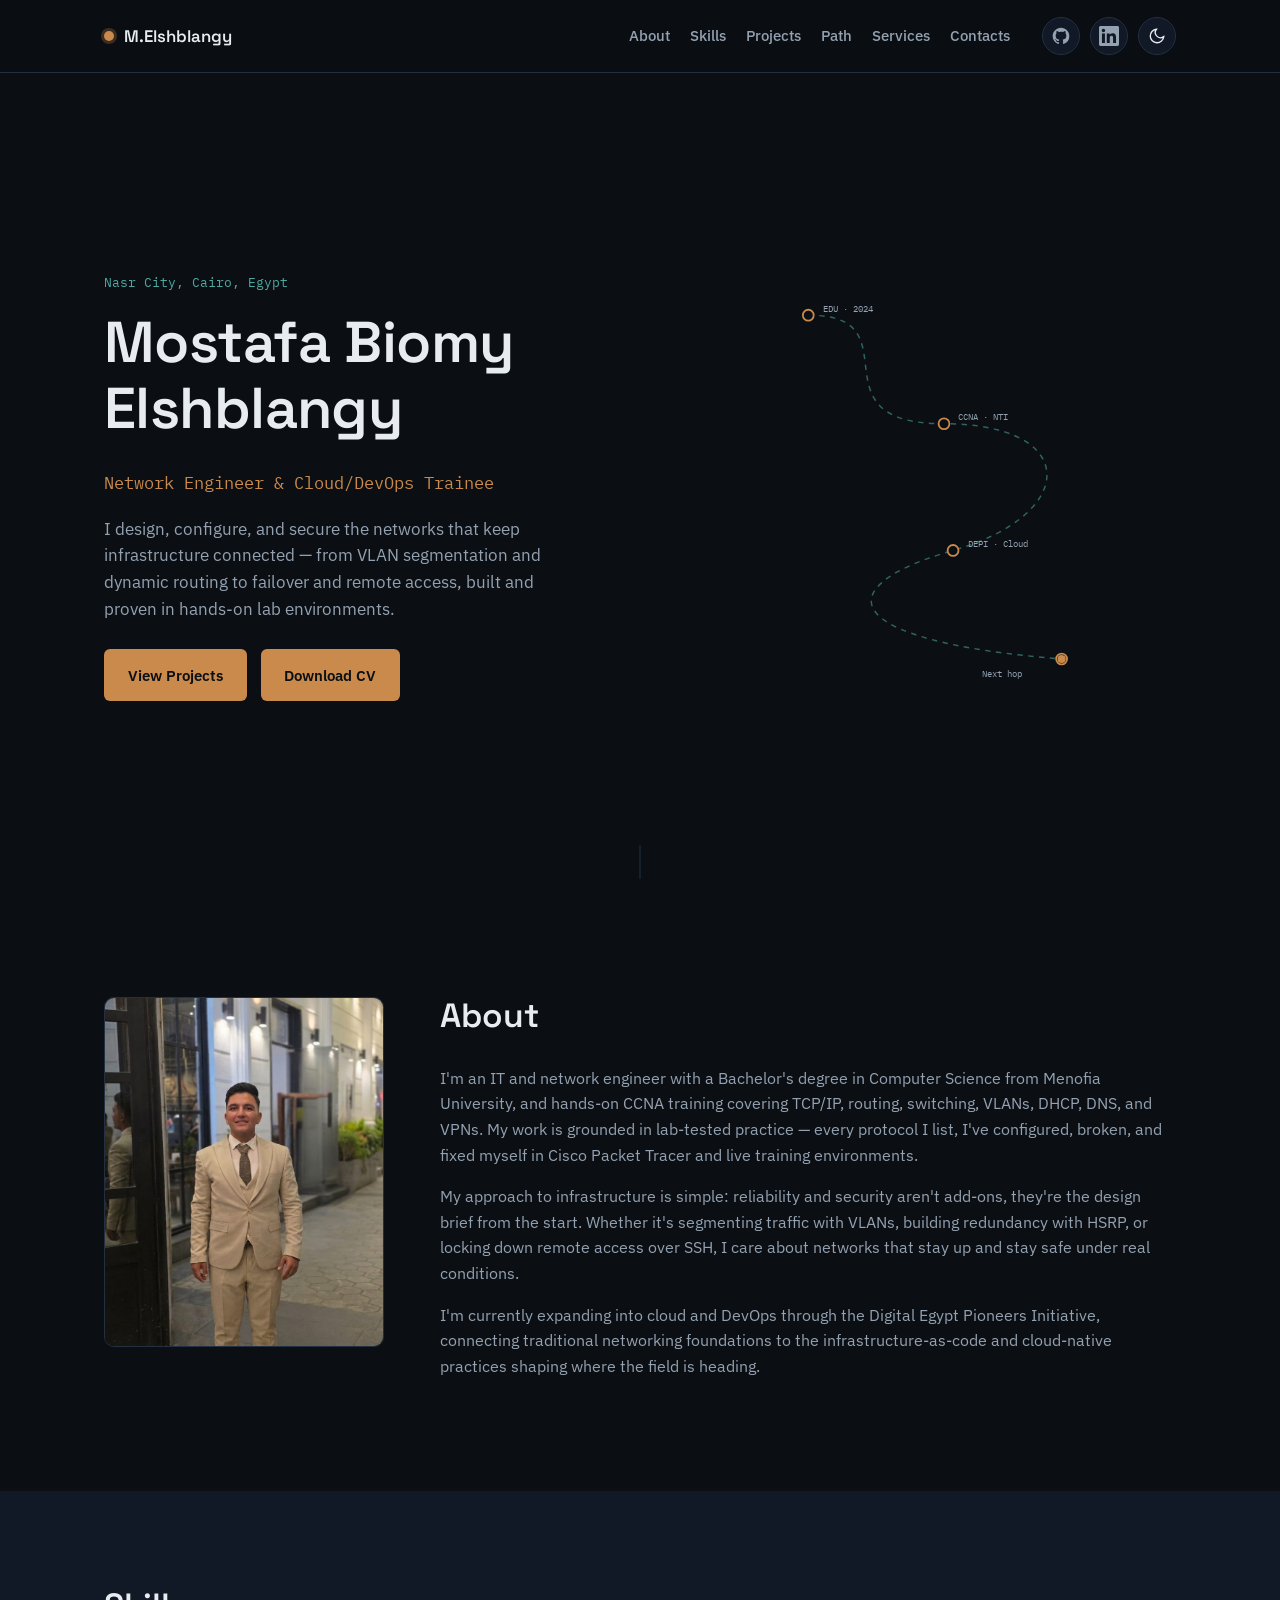
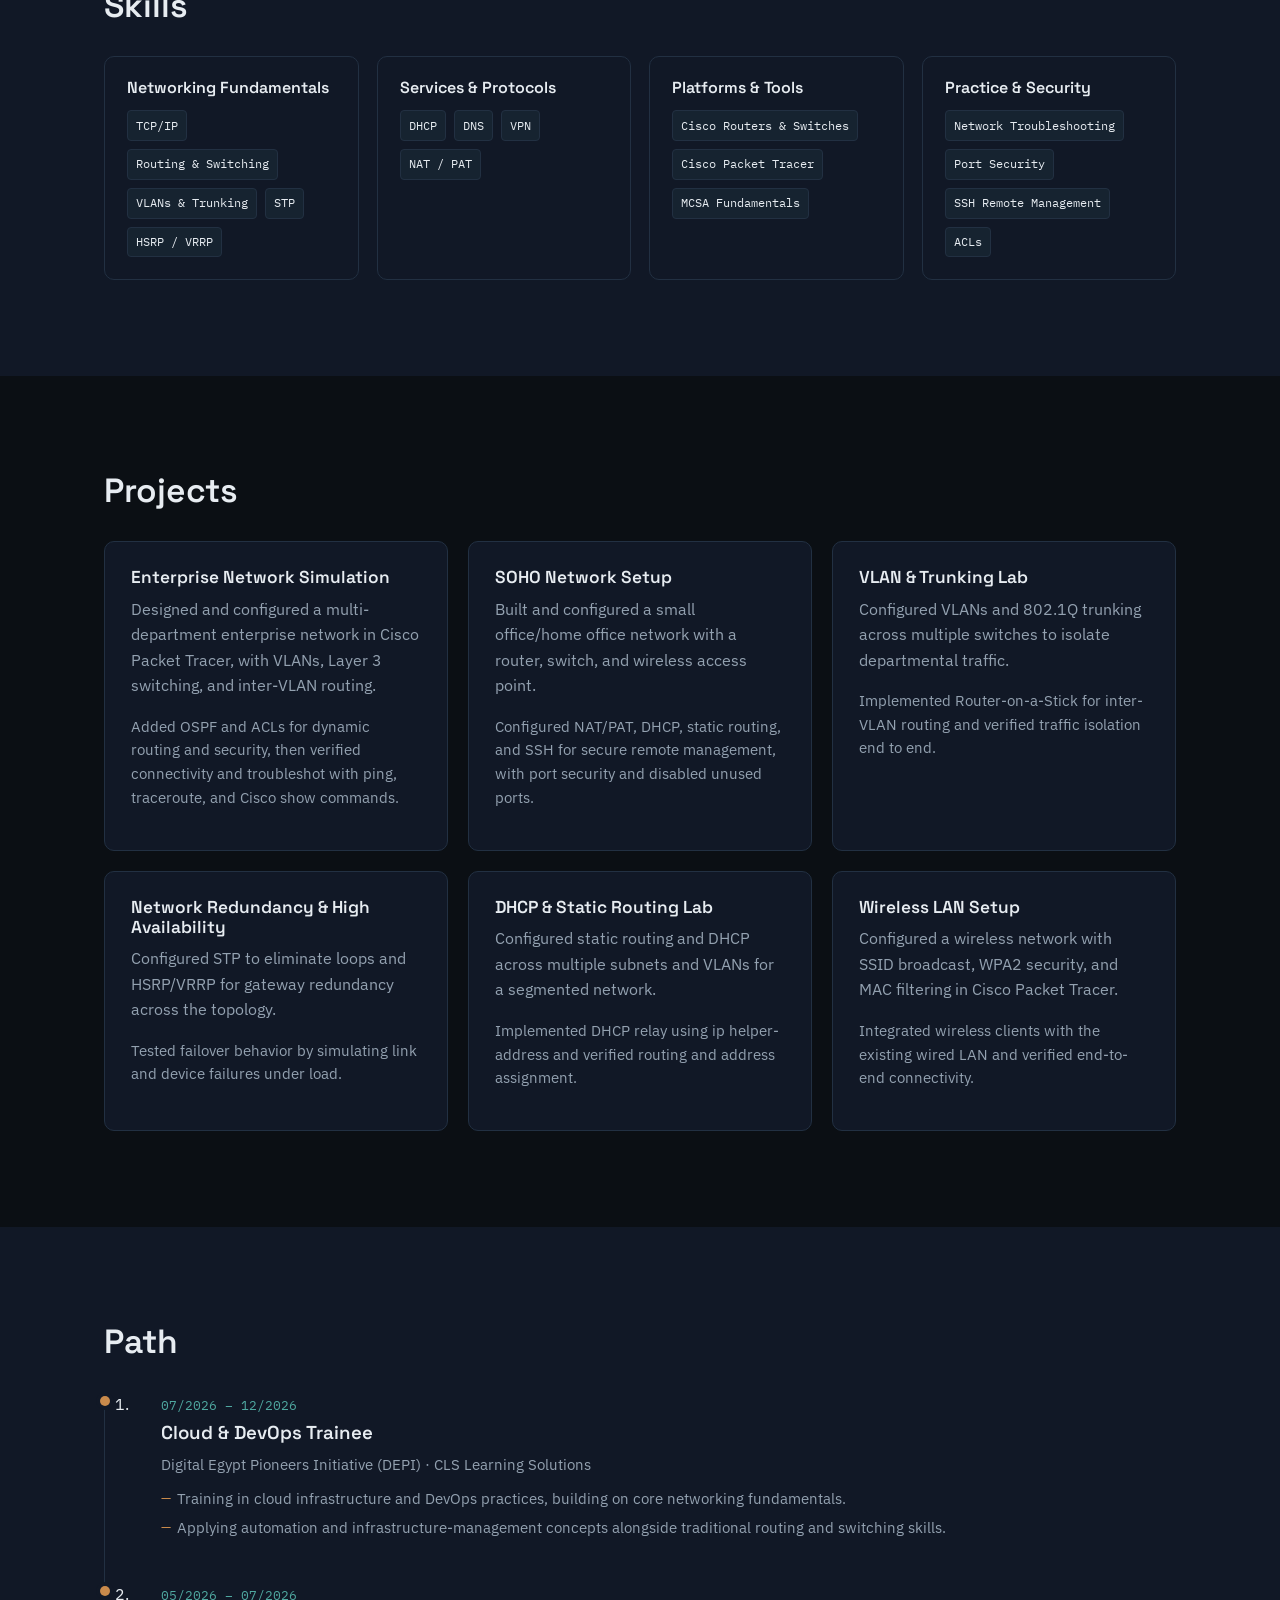
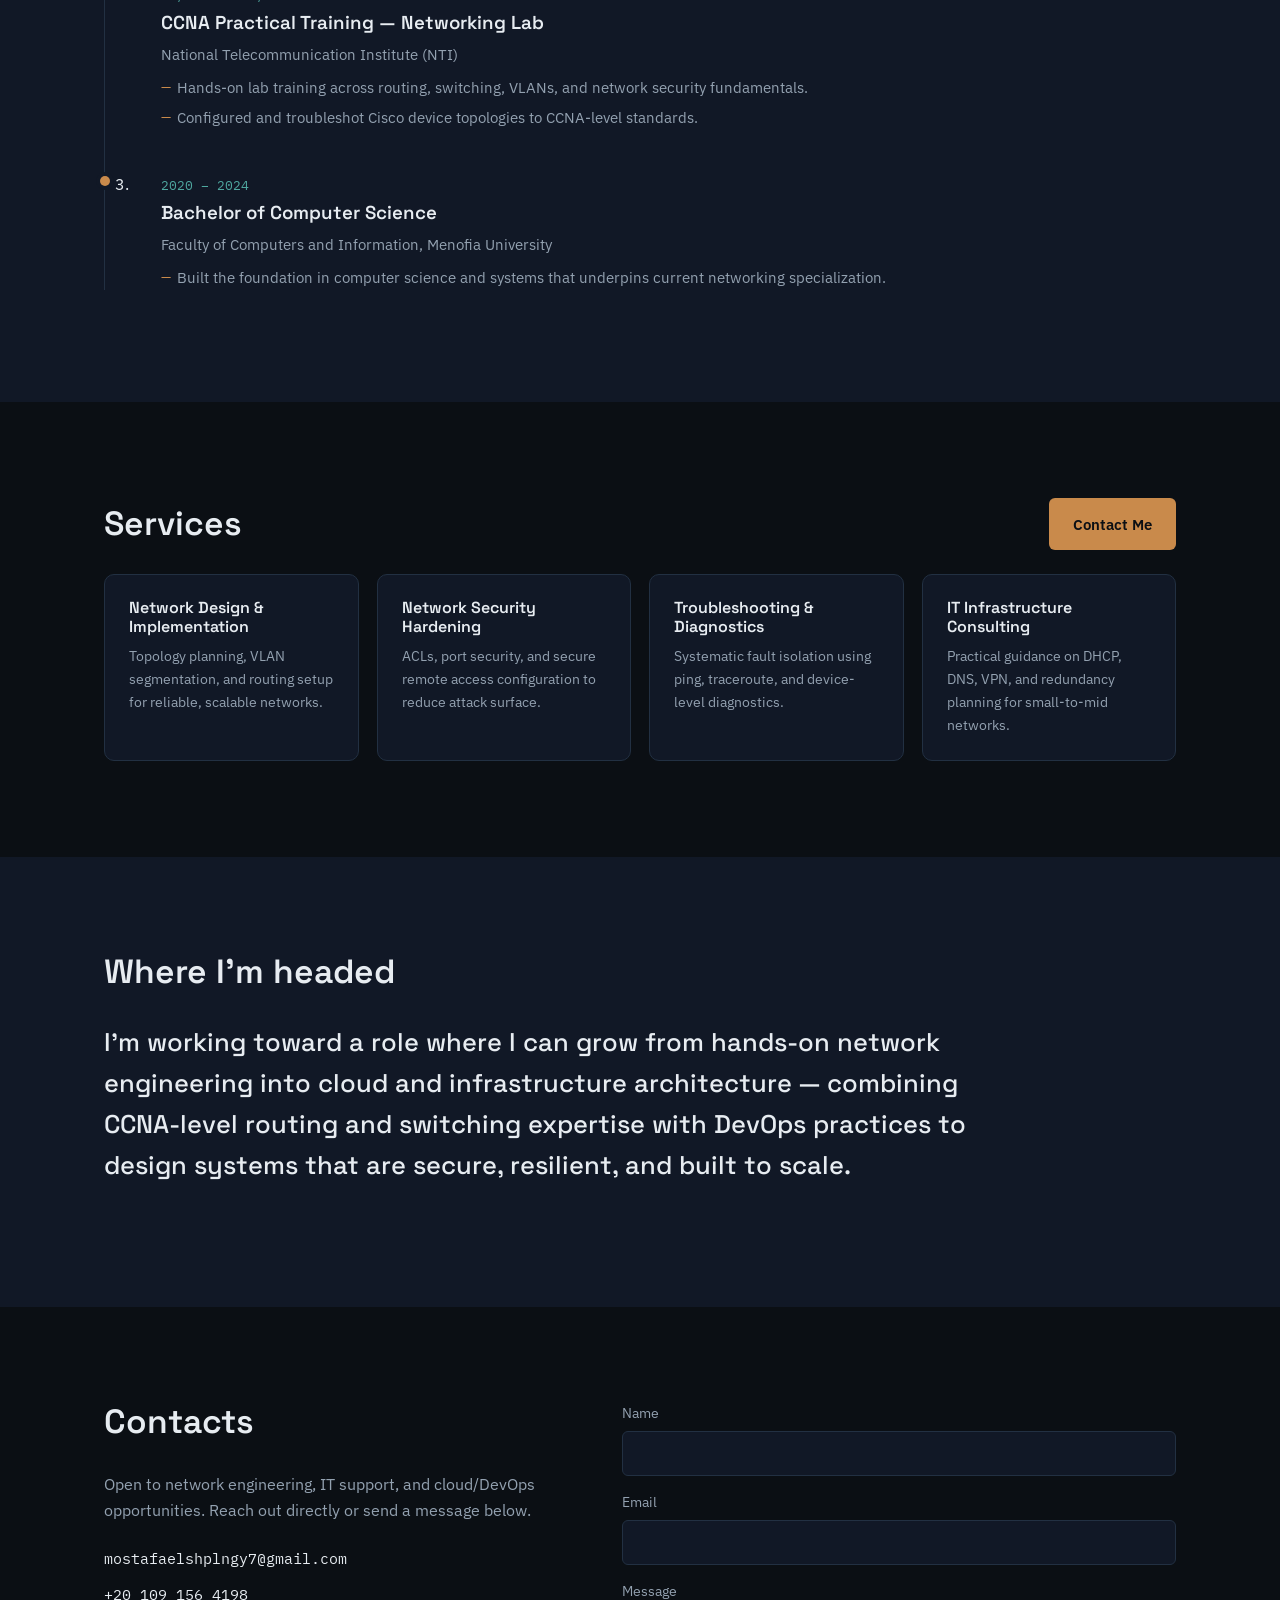
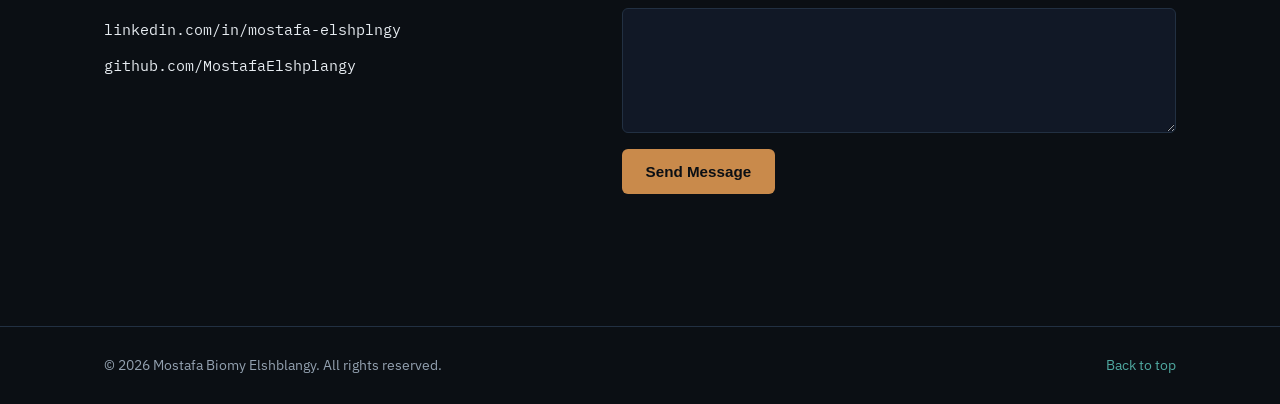
==== index.html @ ad36aa84 "finish edit" ====
<!DOCTYPE html>
<html lang="en">

<head>
  <script>document.documentElement.classList.add('js');</script>
  <meta charset="UTF-8">
  <meta name="viewport" content="width=device-width, initial-scale=1.0">
  <title>Mostafa Elshblangy — Network Engineer</title>
  <meta name="description"
    content="Portfolio of Mostafa Biomy Elshblangy, Network Engineer specializing in routing, switching, and secure infrastructure design.">
  <link rel="preconnect" href="https://fonts.googleapis.com">
  <link rel="preconnect" href="https://fonts.gstatic.com" crossorigin>
  <link
    href="https://fonts.googleapis.com/css2?family=Space+Grotesk:wght@400;500;600;700&family=IBM+Plex+Sans:wght@400;500;600&family=IBM+Plex+Mono:wght@400;500&display=swap"
    rel="stylesheet">
  <link rel="stylesheet" href="style.css">
</head>

<body>

  <a class="skip-link" href="#main">Skip to content</a>

  <header class="site-header">
    <div class="header-inner">
      <a href="#hero" class="brand">
        <span class="brand-mark" aria-hidden="true"></span>
        <span class="brand-text">M.Elshblangy</span>
      </a>
      <nav class="main-nav" aria-label="Primary">
        <button class="nav-toggle" id="navToggle" aria-expanded="false" aria-controls="navMenu"
          aria-label="Toggle navigation menu">
          <span></span><span></span><span></span>
        </button>
        <ul class="nav-menu" id="navMenu">
          <li><a href="#about">About</a></li>
          <li><a href="#skills">Skills</a></li>
          <li><a href="#projects">Projects</a></li>
          <li><a href="#experience">Path</a></li>
          <li><a href="#services">Services</a></li>
          <li><a href="#contact">Contacts</a></li>
        </ul>
      </nav>
      <div class="header-actions">
        <a href="https://github.com/MostafaElshplangy" target="_blank" rel="noopener noreferrer"
          class="social-icon-link" aria-label="GitHub">
          <svg width="20" height="20" viewBox="0 0 24 24" fill="currentColor">
            <path
              d="M12 2C6.477 2 2 6.484 2 12.017c0 4.425 2.865 8.18 6.839 9.504.5.092.682-.217.682-.483 0-.237-.008-.868-.013-1.703-2.782.605-3.369-1.343-3.369-1.343-.454-1.158-1.11-1.466-1.11-1.466-.908-.62.069-.608.069-.608 1.003.07 1.53 1.032 1.53 1.032.892 1.53 2.341 1.088 2.91.832.092-.647.35-1.088.636-1.338-2.22-.253-4.555-1.113-4.555-4.951 0-1.093.39-1.988 1.029-2.688-.103-.253-.446-1.272.098-2.65 0 0 .84-.27 2.75 1.026A9.564 9.564 0 0112 6.844c.85.004 1.705.115 2.504.337 1.909-1.296 2.747-1.027 2.747-1.027.546 1.379.202 2.398.1 2.651.64.7 1.028 1.595 1.028 2.688 0 3.848-2.339 4.695-4.566 4.943.359.309.678.92.678 1.855 0 1.338-.012 2.419-.012 2.747 0 .268.18.58.688.482A10.019 10.019 0 0022 12.017C22 6.484 17.522 2 12 2z" />
          </svg>
        </a>
        <a href="https://linkedin.com/in/mostafa-elshplngy" target="_blank" rel="noopener noreferrer"
          class="social-icon-link" aria-label="LinkedIn">
          <svg width="20" height="20" viewBox="0 0 24 24" fill="currentColor">
            <path
              d="M20.447 20.452h-3.554v-5.569c0-1.328-.027-3.037-1.852-3.037-1.853 0-2.136 1.445-2.136 2.939v5.667H9.351V9h3.414v1.561h.046c.477-.9 1.637-1.85 3.37-1.85 3.601 0 4.267 2.37 4.267 5.455v6.286zM5.337 7.433a2.062 2.062 0 0 1-2.063-2.065 2.064 2.064 0 1 1 2.063 2.065zm1.782 13.019H3.555V9h3.564v11.452zM22.225 0H1.771C.792 0 0 .774 0 1.729v20.542C0 23.227.792 24 1.771 24h20.451C23.2 24 24 23.227 24 22.271V1.729C24 .774 23.2 0 22.222 0h.003z" />
          </svg>
        </a>
        <button class="theme-toggle" id="themeToggle" aria-label="Switch to light mode" aria-pressed="false">
          <svg class="icon-moon" width="18" height="18" viewBox="0 0 24 24" fill="none" stroke="currentColor"
            stroke-width="1.8">
            <path d="M21 12.8A9 9 0 1 1 11.2 3a7 7 0 0 0 9.8 9.8Z" />
          </svg>
          <svg class="icon-sun" width="18" height="18" viewBox="0 0 24 24" fill="none" stroke="currentColor"
            stroke-width="1.8">
            <circle cx="12" cy="12" r="4.2" />
            <path
              d="M12 2.5v2.6M12 18.9v2.6M4.6 4.6l1.8 1.8M17.6 17.6l1.8 1.8M2.5 12h2.6M18.9 12h2.6M4.6 19.4l1.8-1.8M17.6 6.4l1.8-1.8" />
          </svg>
        </button>
      </div>
    </div>
  </header>

  <main id="main">

    <!-- HERO -->
    <section class="hero" id="hero">
      <div class="hero-inner">
        <div class="hero-copy">
          <p class="eyebrow-plain">Nasr City, Cairo, Egypt</p>
          <h1>Mostafa Biomy Elshblangy</h1>
          <p class="hero-role">Network Engineer &amp; Cloud/DevOps Trainee</p>
          <p class="hero-lede">I design, configure, and secure the networks that keep infrastructure connected — from
            VLAN segmentation and dynamic routing to failover and remote access, built and proven in hands-on lab
            environments.</p>
          <div class="hero-actions">
            <a href="#projects" class="btn btn-primary">View Projects</a>
            <a href="https://drive.google.com/drive/u/0/folders/1e4iWdkqJ161IgcwW9p_qeaKxz-TaCh9Q" target="_blank"
              rel="noopener noreferrer" class="btn btn-primary">Download CV</a>
          </div>
        </div>
        <div class="hero-visual" aria-hidden="true">
          <svg viewBox="0 0 420 460" class="route-svg" id="routeSvg">
            <path id="routePath" d="M60 40 C 180 40, 60 160, 210 160 S 360 260, 220 300 S 90 400, 340 420"
              fill="none" />
            <circle class="node" cx="60" cy="40" r="6"></circle>
            <circle class="node" cx="210" cy="160" r="6"></circle>
            <circle class="node" cx="220" cy="300" r="6"></circle>
            <circle class="node" cx="340" cy="420" r="6"></circle>
            <text class="node-label" x="76" y="36">EDU · 2024</text>
            <text class="node-label" x="226" y="156">CCNA · NTI</text>
            <text class="node-label" x="236" y="296">DEPI · Cloud</text>
            <text class="node-label" x="252" y="440">Next hop</text>
            <circle id="packet" class="packet" r="4.5"></circle>
          </svg>
        </div>
      </div>
      <div class="hero-scroll-cue" aria-hidden="true"><span></span></div>
    </section>

    <!-- ABOUT -->
    <section class="section" id="about">
      <div class="section-inner about-grid">
        <div class="about-photo reveal">
          <div class="photo-frame">
            <img src="MyPhoto.jpg" alt="Mostafa Elshblangy" loading="lazy">
          </div>
        </div>
        <div class="about-copy reveal">
          <h2>About</h2>
          <p>I'm an IT and network engineer with a Bachelor's degree in Computer Science from Menofia University, and
            hands-on CCNA training covering TCP/IP, routing, switching, VLANs, DHCP, DNS, and VPNs. My work is grounded
            in lab-tested practice — every protocol I list, I've configured, broken, and fixed myself in Cisco Packet
            Tracer and live training environments.</p>
          <p>My approach to infrastructure is simple: reliability and security aren't add-ons, they're the design brief
            from the start. Whether it's segmenting traffic with VLANs, building redundancy with HSRP, or locking down
            remote access over SSH, I care about networks that stay up and stay safe under real conditions.</p>
          <p>I'm currently expanding into cloud and DevOps through the Digital Egypt Pioneers Initiative, connecting
            traditional networking foundations to the infrastructure-as-code and cloud-native practices shaping where
            the field is heading.</p>
        </div>
      </div>
    </section>

    <!-- SKILLS -->
    <section class="section section-alt" id="skills">
      <div class="section-inner">
        <h2 class="reveal">Skills</h2>
        <div class="skills-grid">
          <div class="skill-card reveal">
            <h3>Networking Fundamentals</h3>
            <ul class="chip-list">
              <li>TCP/IP</li>
              <li>Routing &amp; Switching</li>
              <li>VLANs &amp; Trunking</li>
              <li>STP</li>
              <li>HSRP / VRRP</li>
            </ul>
          </div>
          <div class="skill-card reveal">
            <h3>Services &amp; Protocols</h3>
            <ul class="chip-list">
              <li>DHCP</li>
              <li>DNS</li>
              <li>VPN</li>
              <li>NAT / PAT</li>
            </ul>
          </div>
          <div class="skill-card reveal">
            <h3>Platforms &amp; Tools</h3>
            <ul class="chip-list">
              <li>Cisco Routers &amp; Switches</li>
              <li>Cisco Packet Tracer</li>
              <li>MCSA Fundamentals</li>
            </ul>
          </div>
          <div class="skill-card reveal">
            <h3>Practice &amp; Security</h3>
            <ul class="chip-list">
              <li>Network Troubleshooting</li>
              <li>Port Security</li>
              <li>SSH Remote Management</li>
              <li>ACLs</li>
            </ul>
          </div>
        </div>
      </div>
    </section>

    <!-- PROJECTS -->
    <section class="section" id="projects">
      <div class="section-inner">
        <h2 class="reveal">Projects</h2>
        <div class="projects-grid">

          <article class="project-card reveal">
            <h3>Enterprise Network Simulation</h3>
            <p>Designed and configured a multi-department enterprise network in Cisco Packet Tracer, with VLANs, Layer 3
              switching, and inter-VLAN routing.</p>
            <p class="project-detail">Added OSPF and ACLs for dynamic routing and security, then verified connectivity
              and troubleshot with ping, traceroute, and Cisco show commands.</p>

          </article>

          <article class="project-card reveal">
            <h3>SOHO Network Setup</h3>
            <p>Built and configured a small office/home office network with a router, switch, and wireless access point.
            </p>
            <p class="project-detail">Configured NAT/PAT, DHCP, static routing, and SSH for secure remote management,
              with port security and disabled unused ports.</p>

          </article>

          <article class="project-card reveal">
            <h3>VLAN &amp; Trunking Lab</h3>
            <p>Configured VLANs and 802.1Q trunking across multiple switches to isolate departmental traffic.</p>
            <p class="project-detail">Implemented Router-on-a-Stick for inter-VLAN routing and verified traffic
              isolation end to end.</p>

          </article>

          <article class="project-card reveal">
            <h3>Network Redundancy &amp; High Availability</h3>
            <p>Configured STP to eliminate loops and HSRP/VRRP for gateway redundancy across the topology.</p>
            <p class="project-detail">Tested failover behavior by simulating link and device failures under load.</p>

          </article>

          <article class="project-card reveal">
            <h3>DHCP &amp; Static Routing Lab</h3>
            <p>Configured static routing and DHCP across multiple subnets and VLANs for a segmented network.</p>
            <p class="project-detail">Implemented DHCP relay using ip helper-address and verified routing and address
              assignment.</p>

          </article>

          <article class="project-card reveal">
            <h3>Wireless LAN Setup</h3>
            <p>Configured a wireless network with SSID broadcast, WPA2 security, and MAC filtering in Cisco Packet
              Tracer.</p>
            <p class="project-detail">Integrated wireless clients with the existing wired LAN and verified end-to-end
              connectivity.</p>

          </article>

        </div>
      </div>
    </section>

    <!-- EXPERIENCE / PATH -->
    <section class="section section-alt" id="experience">
      <div class="section-inner">
        <h2 class="reveal">Path</h2>
        <ol class="timeline">
          <li class="timeline-item reveal">
            <div class="timeline-date">07/2026 – 12/2026</div>
            <div class="timeline-body">
              <h3>Cloud &amp; DevOps Trainee</h3>
              <p class="timeline-org">Digital Egypt Pioneers Initiative (DEPI) · CLS Learning Solutions</p>
              <ul>
                <li>Training in cloud infrastructure and DevOps practices, building on core networking fundamentals.
                </li>
                <li>Applying automation and infrastructure-management concepts alongside traditional routing and
                  switching skills.</li>
              </ul>
            </div>
          </li>
          <li class="timeline-item reveal">
            <div class="timeline-date">05/2026 – 07/2026</div>
            <div class="timeline-body">
              <h3>CCNA Practical Training — Networking Lab</h3>
              <p class="timeline-org">National Telecommunication Institute (NTI)</p>
              <ul>
                <li>Hands-on lab training across routing, switching, VLANs, and network security fundamentals.</li>
                <li>Configured and troubleshot Cisco device topologies to CCNA-level standards.</li>
              </ul>
            </div>
          </li>
          <li class="timeline-item reveal">
            <div class="timeline-date">2020 – 2024</div>
            <div class="timeline-body">
              <h3>Bachelor of Computer Science</h3>
              <p class="timeline-org">Faculty of Computers and Information, Menofia University</p>
              <ul>
                <li>Built the foundation in computer science and systems that underpins current networking
                  specialization.</li>
              </ul>
            </div>
          </li>
        </ol>
      </div>
    </section>

    <!-- SERVICES -->
    <section class="section" id="services">
      <div class="section-inner">
        <div class="section-header-row reveal">
          <h2>Services</h2>
          <a href="#contact" class="btn btn-primary">Contact Me</a>
        </div>
        <div class="services-grid">
          <div class="service-card reveal">
            <h3>Network Design &amp; Implementation</h3>
            <p>Topology planning, VLAN segmentation, and routing setup for reliable, scalable networks.</p>
          </div>
          <div class="service-card reveal">
            <h3>Network Security Hardening</h3>
            <p>ACLs, port security, and secure remote access configuration to reduce attack surface.</p>
          </div>
          <div class="service-card reveal">
            <h3>Troubleshooting &amp; Diagnostics</h3>
            <p>Systematic fault isolation using ping, traceroute, and device-level diagnostics.</p>
          </div>
          <div class="service-card reveal">
            <h3>IT Infrastructure Consulting</h3>
            <p>Practical guidance on DHCP, DNS, VPN, and redundancy planning for small-to-mid networks.</p>
          </div>
        </div>
      </div>
    </section>

    <!-- OBJECTIVE -->
    <section class="section section-alt objective" id="objective">
      <div class="section-inner">
        <h2 class="reveal">Where I'm headed</h2>
        <p class="objective-statement reveal">I'm working toward a role where I can grow from hands-on network
          engineering into cloud and infrastructure architecture — combining CCNA-level routing and switching expertise
          with DevOps practices to design systems that are secure, resilient, and built to scale.</p>
      </div>
    </section>

    <!-- CONTACT -->
    <section class="section" id="contact">
      <div class="section-inner contact-grid">
        <div class="contact-copy reveal">
          <h2>Contacts</h2>
          <p>Open to network engineering, IT support, and cloud/DevOps opportunities. Reach out directly or send a
            message below.</p>
          <ul class="contact-list">
            <li><a href="mailto:mostafaelshplngy7@gmail.com">mostafaelshplngy7@gmail.com</a></li>
            <li><a href="tel:+201091564198">+20 109 156 4198</a></li>
            <li><a href="https://linkedin.com/in/mostafa-elshplngy" target="_blank"
                rel="noopener">linkedin.com/in/mostafa-elshplngy</a></li>
            <li><a href="https://github.com/MostafaElshplangy" target="_blank"
                rel="noopener">github.com/MostafaElshplangy</a></li>
          </ul>
        </div>
        <form class="contact-form reveal" id="contactForm">
          <div class="form-row">
            <label for="name">Name</label>
            <input type="text" id="name" name="name" required autocomplete="name">
          </div>
          <div class="form-row">
            <label for="email">Email</label>
            <input type="email" id="email" name="email" required autocomplete="email">
          </div>
          <div class="form-row">
            <label for="message">Message</label>
            <textarea id="message" name="message" rows="5" required></textarea>
          </div>
          <button type="submit" class="btn btn-primary">Send Message</button>
          <p class="form-status" id="formStatus" role="status" aria-live="polite"></p>
        </form>
      </div>
    </section>

  </main>

  <footer class="site-footer">
    <div class="footer-inner">
      <p>© <span id="year"></span> Mostafa Biomy Elshblangy. All rights reserved.</p>
      <a href="#hero">Back to top</a>
    </div>
  </footer>

  <script src="script.js"></script>
</body>

</html>
---- style.css ----
/* ============================================================
   TOKENS
   ============================================================ */
:root {
  --bg: #0B0F14;
  --bg-panel: #111826;
  --bg-panel-alt: #161F2E;
  --text: #E7ECF1;
  --text-muted: #93A1B0;
  --border: #223042;
  --accent: #C98A4B;
  /* copper — cabling */
  --accent-2: #4FA8A0;
  /* muted teal — signal */
  --accent-contrast: #0B0F14;
  --danger: #D9705A;

  --font-display: 'Space Grotesk', sans-serif;
  --font-body: 'IBM Plex Sans', sans-serif;
  --font-mono: 'IBM Plex Mono', monospace;

  --radius-s: 6px;
  --radius-m: 10px;
  --container: 1120px;
  --shadow-card: 0 1px 0 rgba(0, 0, 0, .4);
}

html[data-theme="light"] {
  --bg: #F5F3EE;
  --bg-panel: #FFFFFF;
  --bg-panel-alt: #ECE8DF;
  --text: #16202B;
  --text-muted: #5B6672;
  --border: #DAD4C7;
  --accent: #A8632A;
  --accent-2: #327870;
  --accent-contrast: #FFFFFF;
}

* {
  box-sizing: border-box;
}

html {
  scroll-behavior: smooth;
}

@media (prefers-reduced-motion: reduce) {
  html {
    scroll-behavior: auto;
  }

  *,
  *::before,
  *::after {
    animation-duration: 0.001ms !important;
    animation-iteration-count: 1 !important;
    transition-duration: 0.001ms !important;
  }
}

body {
  margin: 0;
  background: var(--bg);
  color: var(--text);
  font-family: var(--font-body);
  line-height: 1.6;
  -webkit-font-smoothing: antialiased;
  overflow-x: hidden;
  transition: background .35s ease, color .35s ease;
}

h1,
h2,
h3 {
  font-family: var(--font-display);
  font-weight: 600;
  margin: 0 0 .5em;
  line-height: 1.15;
}

p {
  margin: 0 0 1em;
  color: var(--text-muted);
  max-width: 62ch;
}

a {
  color: var(--accent-2);
  text-decoration: none;
}

a:hover {
  text-decoration: underline;
}

img {
  max-width: 100%;
  display: block;
}

ul {
  padding: 0;
  margin: 0;
  list-style: none;
}

.skip-link {
  position: absolute;
  left: -9999px;
  top: 0;
  background: var(--accent);
  color: var(--accent-contrast);
  padding: .6em 1em;
  z-index: 1000;
  border-radius: var(--radius-s);
}

.skip-link:focus {
  left: 1em;
  top: 1em;
}

:focus-visible {
  outline: 2px solid var(--accent-2);
  outline-offset: 2px;
}

.section-inner,
.header-inner,
.footer-inner {
  max-width: var(--container);
  margin: 0 auto;
  padding-inline: 24px;
}

/* ============================================================
   HEADER
   ============================================================ */
.site-header {
  position: sticky;
  top: 0;
  z-index: 100;
  background: color-mix(in srgb, var(--bg) 88%, transparent);
  backdrop-filter: blur(10px);
  border-bottom: 1px solid var(--border);
}

.header-inner {
  display: flex;
  align-items: center;
  justify-content: space-between;
  height: 72px;
  gap: 16px;
}

.brand {
  display: flex;
  align-items: center;
  gap: 10px;
  color: var(--text);
  flex-shrink: 0;
}

.brand:hover {
  text-decoration: none;
}

.brand-mark {
  width: 10px;
  height: 10px;
  border-radius: 50%;
  background: var(--accent);
  box-shadow: 0 0 0 3px rgba(201, 138, 75, 0.25);
  box-shadow: 0 0 0 3px color-mix(in srgb, var(--accent) 25%, transparent);
}

.brand-text {
  font-family: var(--font-display);
  font-weight: 600;
  font-size: 1.05rem;
}

.main-nav {
  display: flex;
  align-items: center;
  margin-left: auto;
  margin-right: 16px;
}

.nav-menu {
  display: flex;
  align-items: center;
  gap: 20px;
  list-style: none;
  margin: 0;
  padding: 0;
  white-space: nowrap;
}

.nav-menu a {
  color: var(--text-muted);
  font-size: .93rem;
  font-weight: 500;
  transition: color .2s ease;
}

.nav-menu a:hover {
  color: var(--text);
  text-decoration: none;
}

.nav-toggle {
  display: none;
  flex-direction: column;
  justify-content: center;
  gap: 5px;
  width: 36px;
  height: 36px;
  background: none;
  border: none;
  cursor: pointer;
}

.nav-toggle span {
  display: block;
  height: 2px;
  width: 100%;
  background: var(--text);
  border-radius: 2px;
}

.theme-toggle {
  background: var(--bg-panel);
  border: 1px solid var(--border);
  color: var(--text);
  width: 38px;
  height: 38px;
  border-radius: 50%;
  display: grid;
  place-items: center;
  cursor: pointer;
  transition: border-color .2s ease, transform .2s ease;
}

.theme-toggle:hover {
  border-color: var(--accent);
  transform: translateY(-1px);
}

.icon-sun {
  display: none;
}

html[data-theme="light"] .icon-sun {
  display: block;
}

html[data-theme="light"] .icon-moon {
  display: none;
}

.header-actions {
  display: flex;
  align-items: center;
  gap: 10px;
  flex-shrink: 0;
}

.social-icon-link {
  display: grid;
  place-items: center;
  width: 38px;
  height: 38px;
  border-radius: 50%;
  border: 1px solid var(--border);
  background: var(--bg-panel);
  color: var(--text-muted);
  transition: border-color .2s ease, color .2s ease, transform .2s ease;
}

.social-icon-link:hover {
  border-color: var(--accent);
  color: var(--accent);
  transform: translateY(-1px);
  text-decoration: none;
}

/* ============================================================
   HERO
   ============================================================ */
.hero {
  position: relative;
  min-height: 92vh;
  display: flex;
  align-items: center;
  padding-block: 40px;
}

.hero-inner {
  max-width: var(--container);
  margin: 0 auto;
  padding-inline: 24px;
  width: 100%;
  display: grid;
  grid-template-columns: 1.1fr .9fr;
  gap: 40px;
  align-items: center;
}

.eyebrow-plain {
  font-family: var(--font-mono);
  font-size: .8rem;
  color: var(--accent-2);
  margin: 0 0 1.2em;
}

.hero h1 {
  font-size: clamp(2.2rem, 4.6vw, 3.6rem);
  letter-spacing: -0.01em;
}

.hero-role {
  font-family: var(--font-mono);
  font-size: 1.05rem;
  color: var(--accent);
  margin: 0 0 1.1em;
}

.hero-lede {
  font-size: 1.05rem;
  max-width: 46ch;
}

.hero-actions {
  display: flex;
  gap: 14px;
  margin-top: 1.6em;
  flex-wrap: wrap;
}

.btn {
  display: inline-flex;
  align-items: center;
  justify-content: center;
  padding: .85em 1.5em;
  border-radius: var(--radius-s);
  font-weight: 600;
  font-size: .95rem;
  cursor: pointer;
  border: 1px solid transparent;
  transition: transform .18s ease, background .18s ease, border-color .18s ease;
}

.btn:hover {
  text-decoration: none;
  transform: translateY(-2px);
}

.btn-sm {
  padding: .45em .95em;
  font-size: .85rem;
  border-radius: var(--radius-s);
}

.btn-primary {
  background: var(--accent);
  color: var(--accent-contrast);
}

.btn-primary:hover {
  background: #d99652;
  background: color-mix(in srgb, var(--accent) 85%, white 15%);
}

.btn-ghost {
  background: transparent;
  border-color: var(--border);
  color: var(--text);
}

.btn-ghost:hover {
  border-color: var(--accent-2);
}

.hero-visual {
  display: flex;
  justify-content: center;
}

.route-svg {
  width: 100%;
  max-width: 380px;
  height: auto;
}

.route-svg path {
  stroke: var(--accent-2);
  stroke-width: 1.6;
  stroke-dasharray: 6 6;
  opacity: .55;
}

.route-svg .node {
  fill: var(--bg);
  stroke: var(--accent);
  stroke-width: 2;
}

.route-svg .node-label {
  font-family: var(--font-mono);
  font-size: 10px;
  fill: var(--text-muted);
}

.packet {
  fill: var(--accent);
  opacity: 0;
}

.packet.run {
  opacity: 1;
  animation: travel 3.6s cubic-bezier(.4, 0, .2, 1) 0.4s 1 forwards;
}

@keyframes travel {
  to {
    offset-distance: 100%;
  }
}

#packet {
  offset-path: path('M60 40 C 180 40, 60 160, 210 160 S 360 260, 220 300 S 90 400, 340 420');
  offset-distance: 0%;
}

.hero-scroll-cue {
  position: absolute;
  bottom: 22px;
  left: 50%;
  transform: translateX(-50%);
}

.hero-scroll-cue span {
  display: block;
  width: 1px;
  height: 34px;
  background: var(--border);
  position: relative;
  overflow: hidden;
}

.hero-scroll-cue span::after {
  content: '';
  position: absolute;
  top: -100%;
  left: 0;
  width: 100%;
  height: 100%;
  background: var(--accent-2);
  animation: cue 2.2s ease-in-out infinite;
}

@keyframes cue {
  50% {
    top: 100%;
  }

  100% {
    top: 100%;
  }
}

/* ============================================================
   SECTIONS (shared)
   ============================================================ */
.section {
  padding-block: 96px;
}

.section-alt {
  background: var(--bg-panel);
}

.section h2 {
  font-size: clamp(1.6rem, 3vw, 2.1rem);
  margin-bottom: .9em;
}

/* Default reveal: visible */
.reveal {
  opacity: 1;
  transform: none;
}

/* Hidden by default only when JS is enabled */
html.js .reveal {
  opacity: 0;
  transform: translateY(18px);
  transition: opacity .6s ease, transform .6s ease;
}

html.js .reveal.in-view {
  opacity: 1;
  transform: translateY(0);
}

/* ============================================================
   ABOUT
   ============================================================ */
.about-grid {
  display: grid;
  grid-template-columns: 280px 1fr;
  gap: 56px;
  align-items: start;
}

.photo-frame {
  border: 1px solid var(--border);
  border-radius: var(--radius-m);
  overflow: hidden;
  aspect-ratio: 4/5;
}

.photo-frame img {
  width: 100%;
  height: 100%;
  object-fit: cover;
}

.about-copy p {
  max-width: none;
}

/* ============================================================
   SKILLS
   ============================================================ */
.skills-grid {
  display: grid;
  grid-template-columns: repeat(4, 1fr);
  gap: 18px;
}

.skill-card {
  background: var(--bg-panel);
  border: 1px solid var(--border);
  border-radius: var(--radius-m);
  padding: 22px;
}

html[data-theme="light"] .section-alt .skill-card {
  background: var(--bg-panel-alt);
}

.skill-card h3 {
  font-size: 1rem;
  margin-bottom: .8em;
}

.chip-list {
  display: flex;
  flex-wrap: wrap;
  gap: 8px;
}

.chip-list li {
  font-family: var(--font-mono);
  font-size: .78rem;
  color: var(--text);
  border: 1px solid var(--border);
  border-radius: 4px;
  padding: .35em .65em;
  background: rgba(79, 168, 160, 0.1);
  background: color-mix(in srgb, var(--accent-2) 8%, transparent);
}

/* ============================================================
   PROJECTS
   ============================================================ */
.projects-grid {
  display: grid;
  grid-template-columns: repeat(3, 1fr);
  gap: 20px;
}

.project-card {
  border: 1px solid var(--border);
  border-radius: var(--radius-m);
  padding: 26px;
  background: var(--bg-panel);
  transition: transform .25s ease, border-color .25s ease, box-shadow .25s ease;
}

.project-card:hover {
  transform: translateY(-4px);
  border-color: var(--accent-2);
  box-shadow: var(--shadow-card);
}

.project-card h3 {
  font-size: 1.08rem;
}

.project-detail {
  font-size: .92rem;
}

.project-link {
  font-family: var(--font-mono);
  font-size: .85rem;
  font-weight: 500;
}

/* ============================================================
   EXPERIENCE / TIMELINE
   ============================================================ */
.timeline {
  position: relative;
  padding-left: 28px;
  border-left: 1px solid var(--border);
}

.timeline-item {
  position: relative;
  padding-bottom: 42px;
  padding-left: 28px;
}

.timeline-item:last-child {
  padding-bottom: 0;
}

.timeline-item::before {
  content: '';
  position: absolute;
  left: -33px;
  top: 4px;
  width: 10px;
  height: 10px;
  border-radius: 50%;
  background: var(--accent);
  box-shadow: 0 0 0 4px var(--bg-panel);
}

.timeline-date {
  font-family: var(--font-mono);
  font-size: .8rem;
  color: var(--accent-2);
  margin-bottom: .4em;
}

.timeline-org {
  font-size: .92rem;
  color: var(--text-muted);
  margin-bottom: .7em;
}

.timeline-body ul {
  display: flex;
  flex-direction: column;
  gap: 6px;
}

.timeline-body li {
  font-size: .93rem;
  color: var(--text-muted);
  position: relative;
  padding-left: 16px;
}

.timeline-body li::before {
  content: '—';
  position: absolute;
  left: 0;
  color: var(--accent);
  font-size: .85em;
}

/* ============================================================
   SERVICES
   ============================================================ */
.section-header-row {
  display: flex;
  justify-content: space-between;
  align-items: center;
  margin-bottom: 24px;
  flex-wrap: wrap;
  gap: 16px;
}

.section-header-row h2 {
  margin-bottom: 0;
}

.services-grid {
  display: grid;
  grid-template-columns: repeat(4, 1fr);
  gap: 18px;
}

.service-card {
  border: 1px solid var(--border);
  border-radius: var(--radius-m);
  padding: 24px;
  background: var(--bg-panel);
}

.service-card h3 {
  font-size: 1rem;
}

.service-card p {
  font-size: .9rem;
  margin-bottom: 0;
}

/* ============================================================
   OBJECTIVE
   ============================================================ */
.objective-statement {
  font-family: var(--font-display);
  font-size: clamp(1.2rem, 2.4vw, 1.6rem);
  color: var(--text);
  max-width: 52ch;
  font-weight: 500;
}

/* ============================================================
   CONTACT
   ============================================================ */
.contact-grid {
  display: grid;
  grid-template-columns: 1fr 1.2fr;
  gap: 56px;
  align-items: start;
}

.contact-list {
  display: flex;
  flex-direction: column;
  gap: 10px;
  margin-top: 1.4em;
}

.contact-list a {
  font-family: var(--font-mono);
  font-size: .92rem;
  color: var(--text);
}

.contact-list a:hover {
  color: var(--accent-2);
}

.contact-form {
  display: flex;
  flex-direction: column;
  gap: 16px;
}

.form-row {
  display: flex;
  flex-direction: column;
  gap: 6px;
}

.form-row label {
  font-size: .85rem;
  color: var(--text-muted);
}

.form-row input,
.form-row textarea {
  background: var(--bg-panel);
  border: 1px solid var(--border);
  border-radius: var(--radius-s);
  color: var(--text);
  padding: .75em .9em;
  font-family: var(--font-body);
  font-size: .95rem;
  transition: border-color .2s ease;
}

.form-row input:focus,
.form-row textarea:focus {
  border-color: var(--accent-2);
  outline: none;
}

.contact-form .btn {
  align-self: flex-start;
}

.form-status {
  font-size: .88rem;
  color: var(--accent-2);
  min-height: 1.4em;
  margin: 0;
}

/* ============================================================
   FOOTER
   ============================================================ */
.site-footer {
  border-top: 1px solid var(--border);
  padding-block: 28px;
}

.footer-inner {
  display: flex;
  justify-content: space-between;
  align-items: center;
  flex-wrap: wrap;
  gap: 10px;
}

.footer-inner p {
  margin: 0;
  font-size: .85rem;
}

.footer-inner a {
  font-size: .85rem;
}

/* ============================================================
   RESPONSIVE
   ============================================================ */
@media (max-width: 1024px) {
  .nav-menu {
    gap: 14px;
  }

  .nav-menu a {
    font-size: .88rem;
  }

  .skills-grid {
    grid-template-columns: repeat(2, 1fr);
  }

  .projects-grid {
    grid-template-columns: repeat(2, 1fr);
  }

  .services-grid {
    grid-template-columns: repeat(2, 1fr);
  }
}

@media (max-width: 880px) {
  .header-inner {
    position: relative;
  }

  .nav-toggle {
    display: flex;
    order: 2;
  }

  .header-actions {
    margin-left: auto;
    order: 1;
  }

  .main-nav {
    margin-left: 0;
    margin-right: 0;
  }

  .nav-menu {
    position: absolute;
    top: 72px;
    left: 0;
    right: 0;
    width: 100%;
    flex-direction: column;
    gap: 0;
    background: var(--bg-panel);
    border-bottom: 1px solid var(--border);
    max-height: 0;
    overflow: hidden;
    transition: max-height .35s cubic-bezier(0.4, 0, 0.2, 1), opacity .3s ease;
    opacity: 0;
    box-shadow: 0 10px 25px -5px rgba(0, 0, 0, 0.5);
    z-index: 99;
  }

  .nav-menu.open {
    max-height: 420px;
    opacity: 1;
  }

  .nav-menu li {
    width: 100%;
    border-top: 1px solid var(--border);
  }

  .nav-menu a {
    display: block;
    padding: 14px 24px;
    width: 100%;
    font-size: .95rem;
  }

  .hero-inner {
    grid-template-columns: 1fr;
    gap: 32px;
  }

  .hero-visual {
    order: -1;
    max-width: 280px;
    margin: 0 auto;
  }

  .about-grid {
    grid-template-columns: 1fr;
    gap: 32px;
  }

  .photo-frame {
    max-width: 240px;
    margin: 0 auto;
  }

  .contact-grid {
    grid-template-columns: 1fr;
    gap: 36px;
  }
}

@media (max-width: 640px) {

  .skills-grid,
  .projects-grid,
  .services-grid {
    grid-template-columns: 1fr;
  }

  .section {
    padding-block: 56px;
  }

  .hero {
    min-height: auto;
    padding-block: 80px 48px;
  }

  .hero-actions {
    flex-direction: column;
    width: 100%;
  }

  .hero-actions .btn {
    width: 100%;
  }

  .section-header-row {
    flex-direction: column;
    align-items: flex-start;
    gap: 12px;
  }

  .footer-inner {
    flex-direction: column;
    text-align: center;
    gap: 12px;
  }
}

@media (max-width: 375px) {
  .brand-text {
    font-size: .88rem;
  }

  .brand-mark {
    width: 8px;
    height: 8px;
  }

  .header-actions {
    gap: 6px;
  }

  .social-icon-link,
  .theme-toggle {
    width: 30px;
    height: 30px;
  }

  .social-icon-link svg,
  .theme-toggle svg {
    width: 15px;
    height: 15px;
  }
}

@media (max-width: 330px) {
  .brand-text {
    font-size: .78rem;
  }

  .brand-mark {
    width: 7px;
    height: 7px;
  }

  .header-actions {
    gap: 4px;
  }

  .social-icon-link,
  .theme-toggle {
    width: 26px;
    height: 26px;
  }

  .social-icon-link svg,
  .theme-toggle svg {
    width: 13px;
    height: 13px;
  }

  .section-inner,
  .header-inner,
  .footer-inner {
    padding-inline: 16px;
  }
}
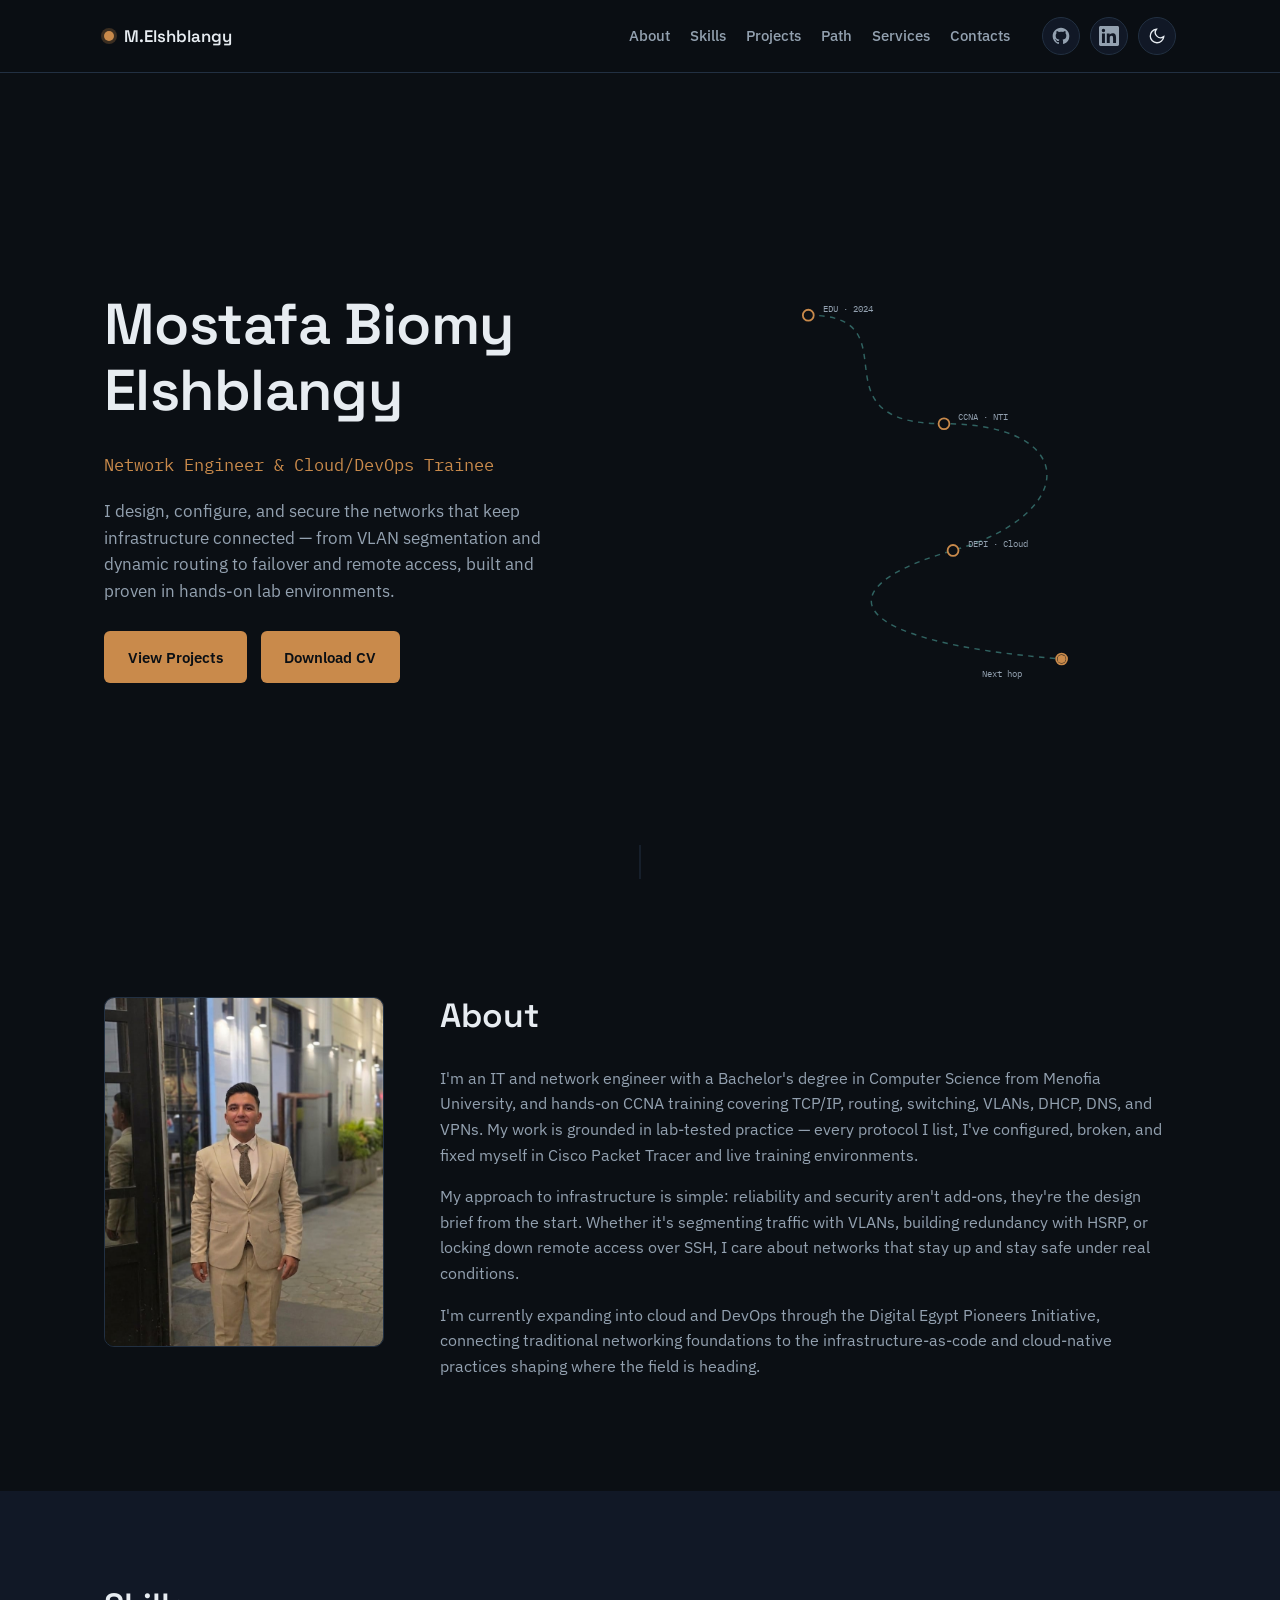
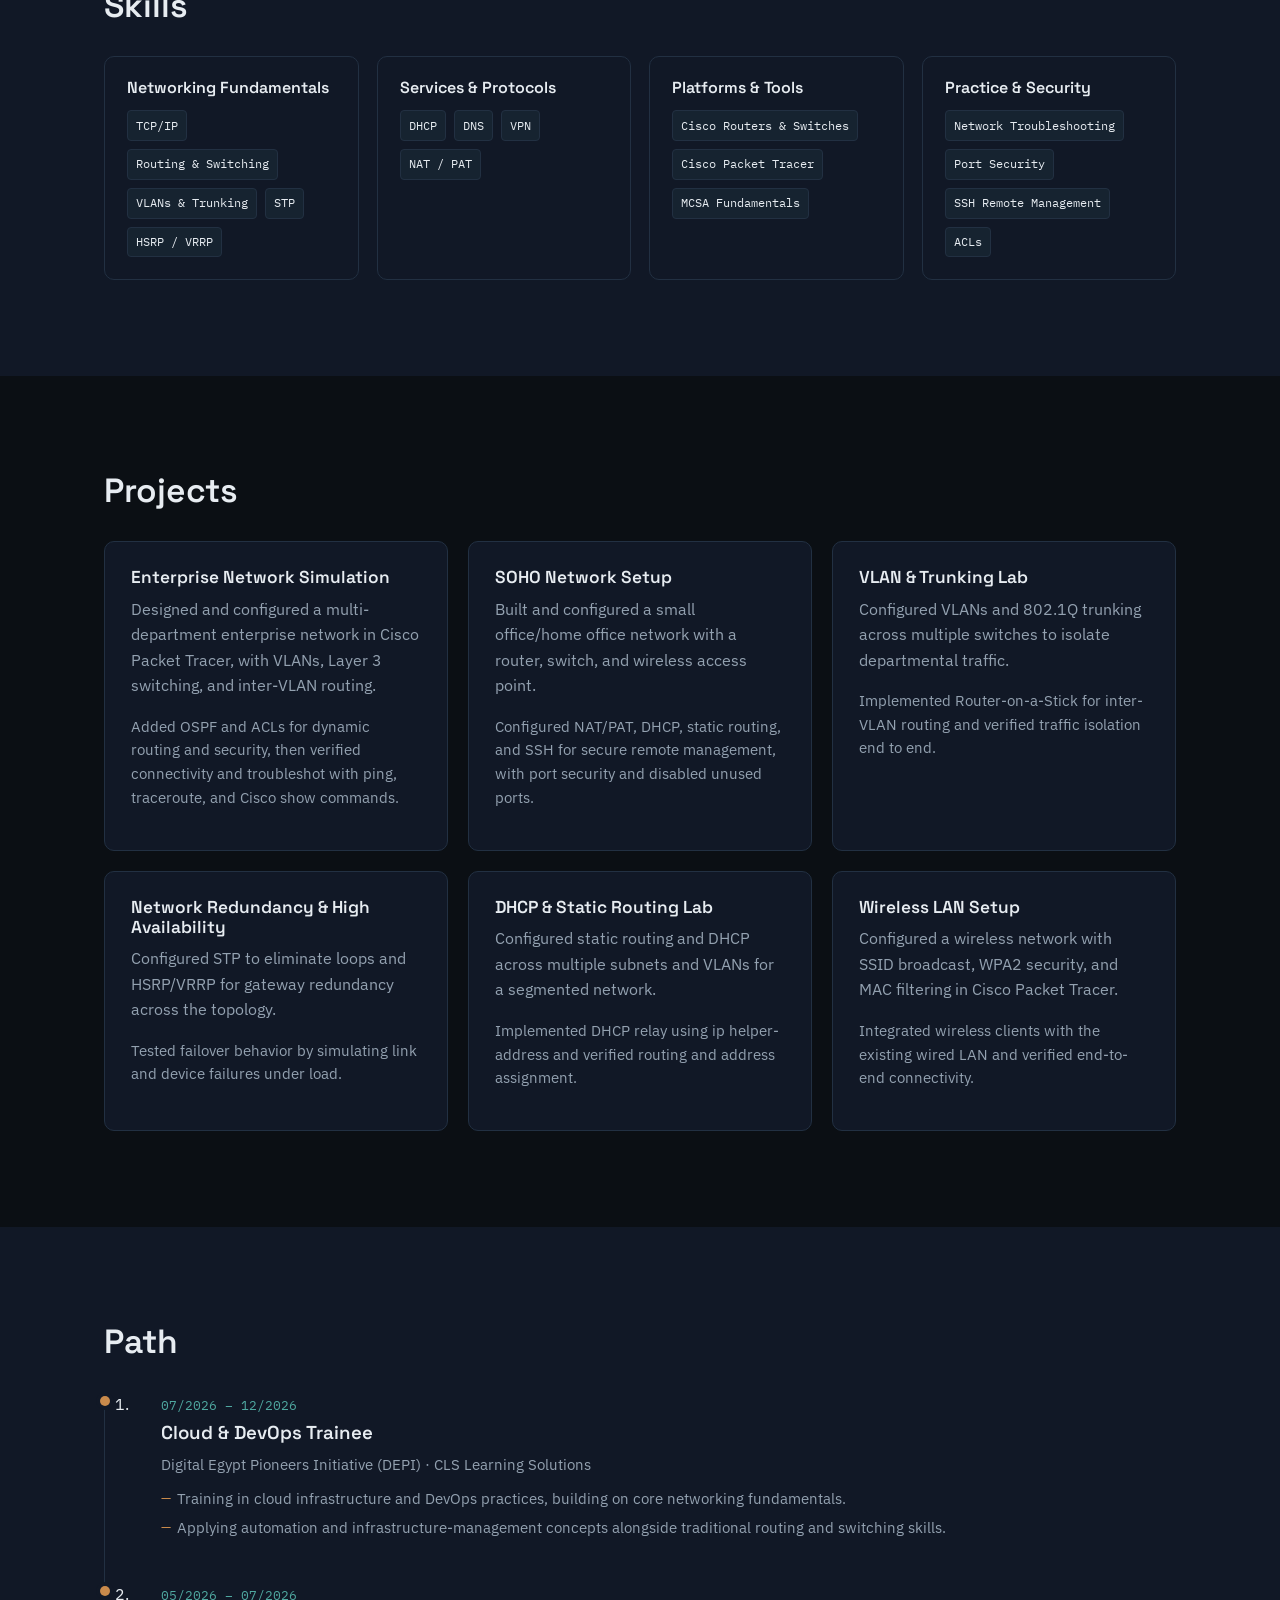
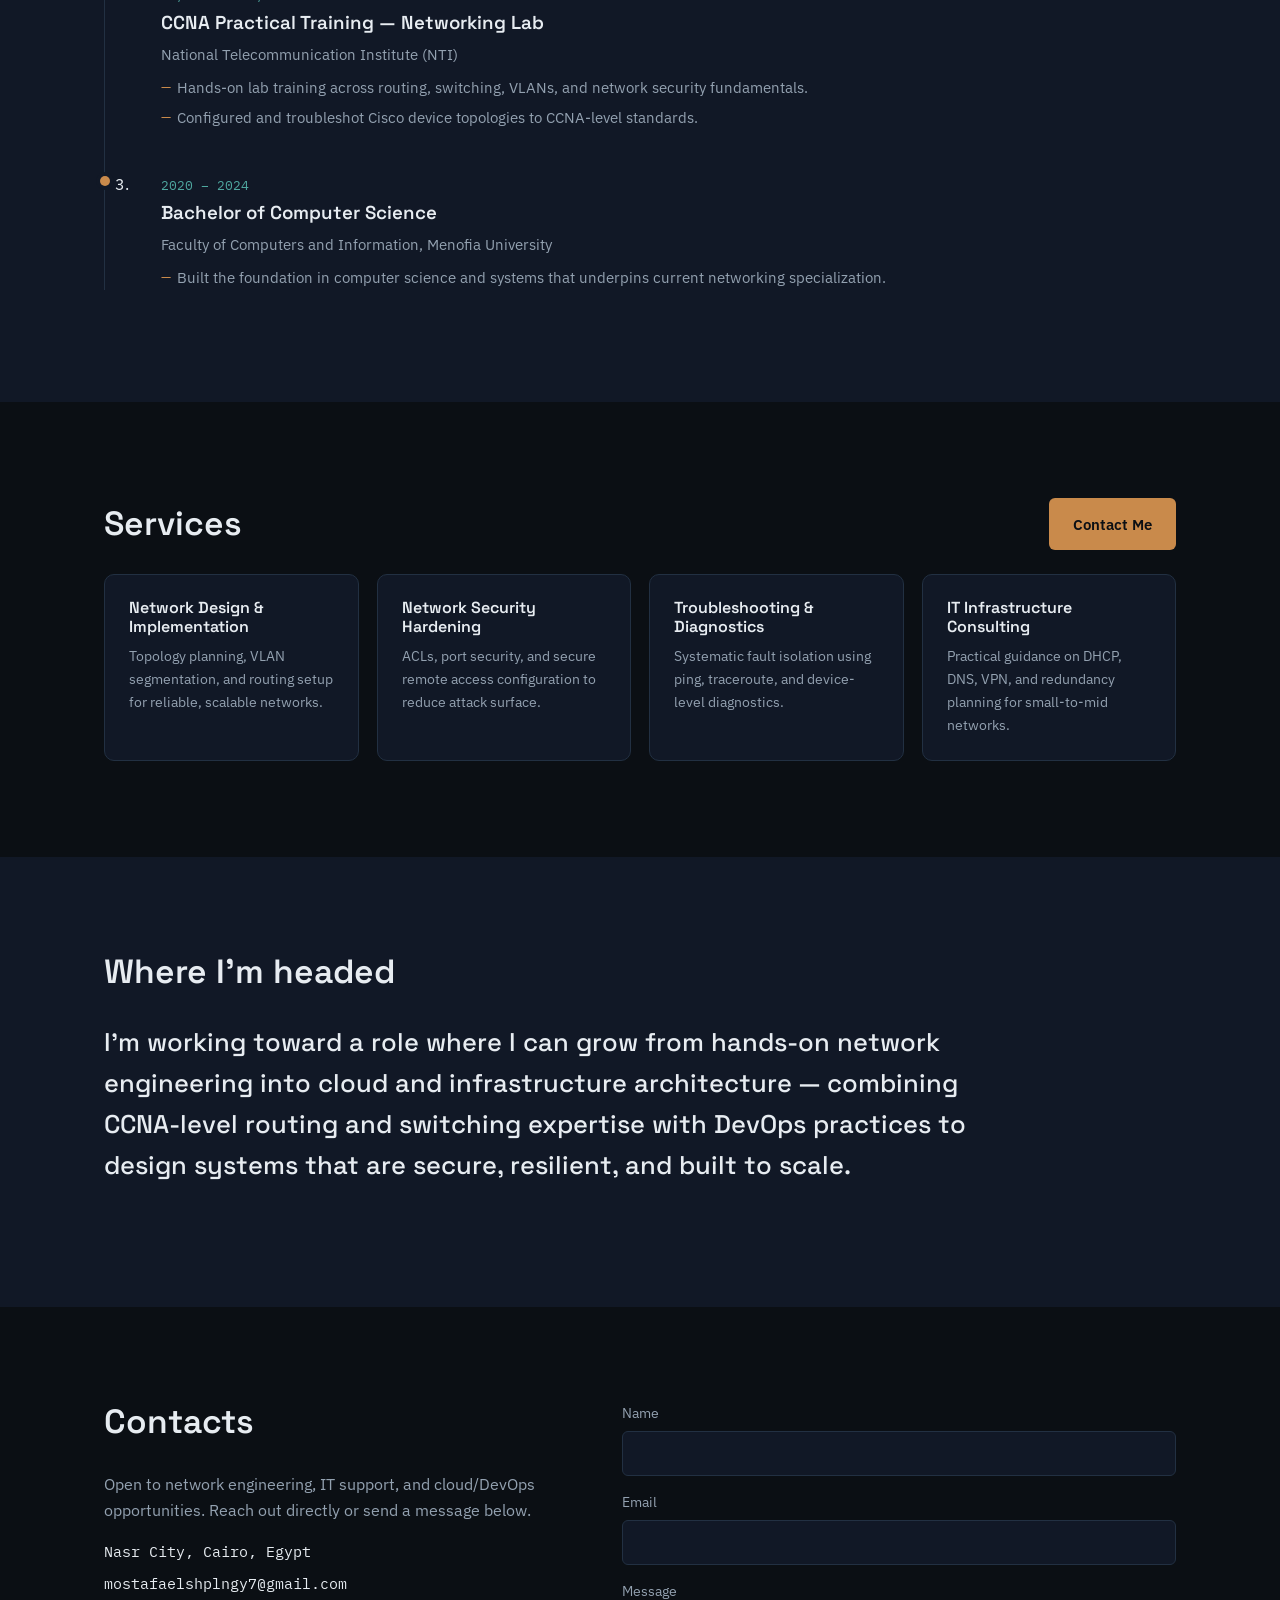
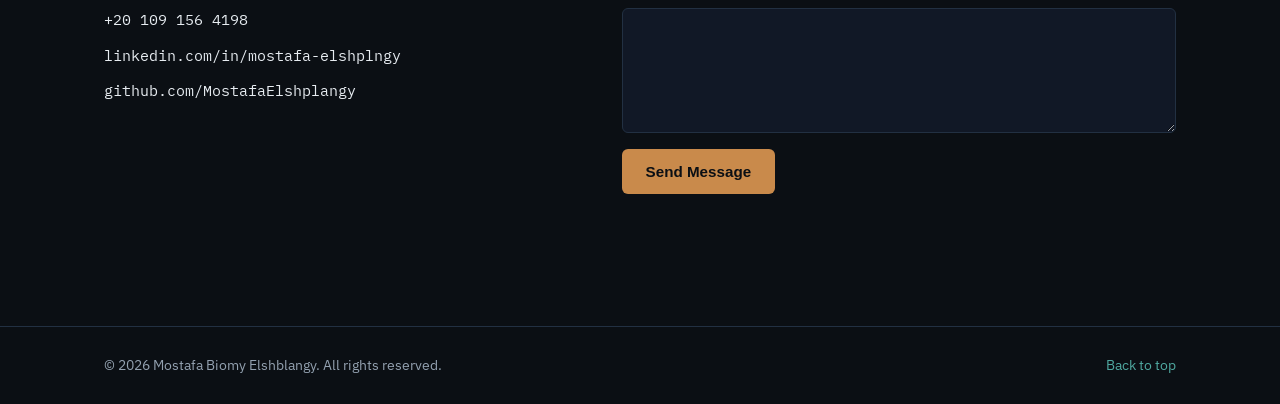
==== commit c7d85e60: "finish edit" ====
--- a/index.html
+++ b/index.html
@@ -77,7 +77,6 @@
     <section class="hero" id="hero">
       <div class="hero-inner">
         <div class="hero-copy">
-          <p class="eyebrow-plain">Nasr City, Cairo, Egypt</p>
           <h1>Mostafa Biomy Elshblangy</h1>
           <p class="hero-role">Network Engineer &amp; Cloud/DevOps Trainee</p>
           <p class="hero-lede">I design, configure, and secure the networks that keep infrastructure connected — from
@@ -326,6 +325,7 @@
           <h2>Contacts</h2>
           <p>Open to network engineering, IT support, and cloud/DevOps opportunities. Reach out directly or send a
             message below.</p>
+          <p class="eyebrow-plain">Nasr City, Cairo, Egypt</p>
           <ul class="contact-list">
             <li><a href="mailto:mostafaelshplngy7@gmail.com">mostafaelshplngy7@gmail.com</a></li>
             <li><a href="tel:+201091564198">+20 109 156 4198</a></li>
--- a/style.css
+++ b/style.css
@@ -45,6 +45,11 @@
   scroll-behavior: smooth;
 }
 
+.hero,
+.section {
+  scroll-margin-top: 72px;
+}
+
 @media (prefers-reduced-motion: reduce) {
   html {
     scroll-behavior: auto;
@@ -310,9 +315,10 @@
 
 .eyebrow-plain {
   font-family: var(--font-mono);
-  font-size: .8rem;
-  color: var(--accent-2);
+  font-size: .92rem;
+  color: var(--text);
   margin: 0 0 1.2em;
+  margin-bottom: -14px;
 }
 
 .hero h1 {
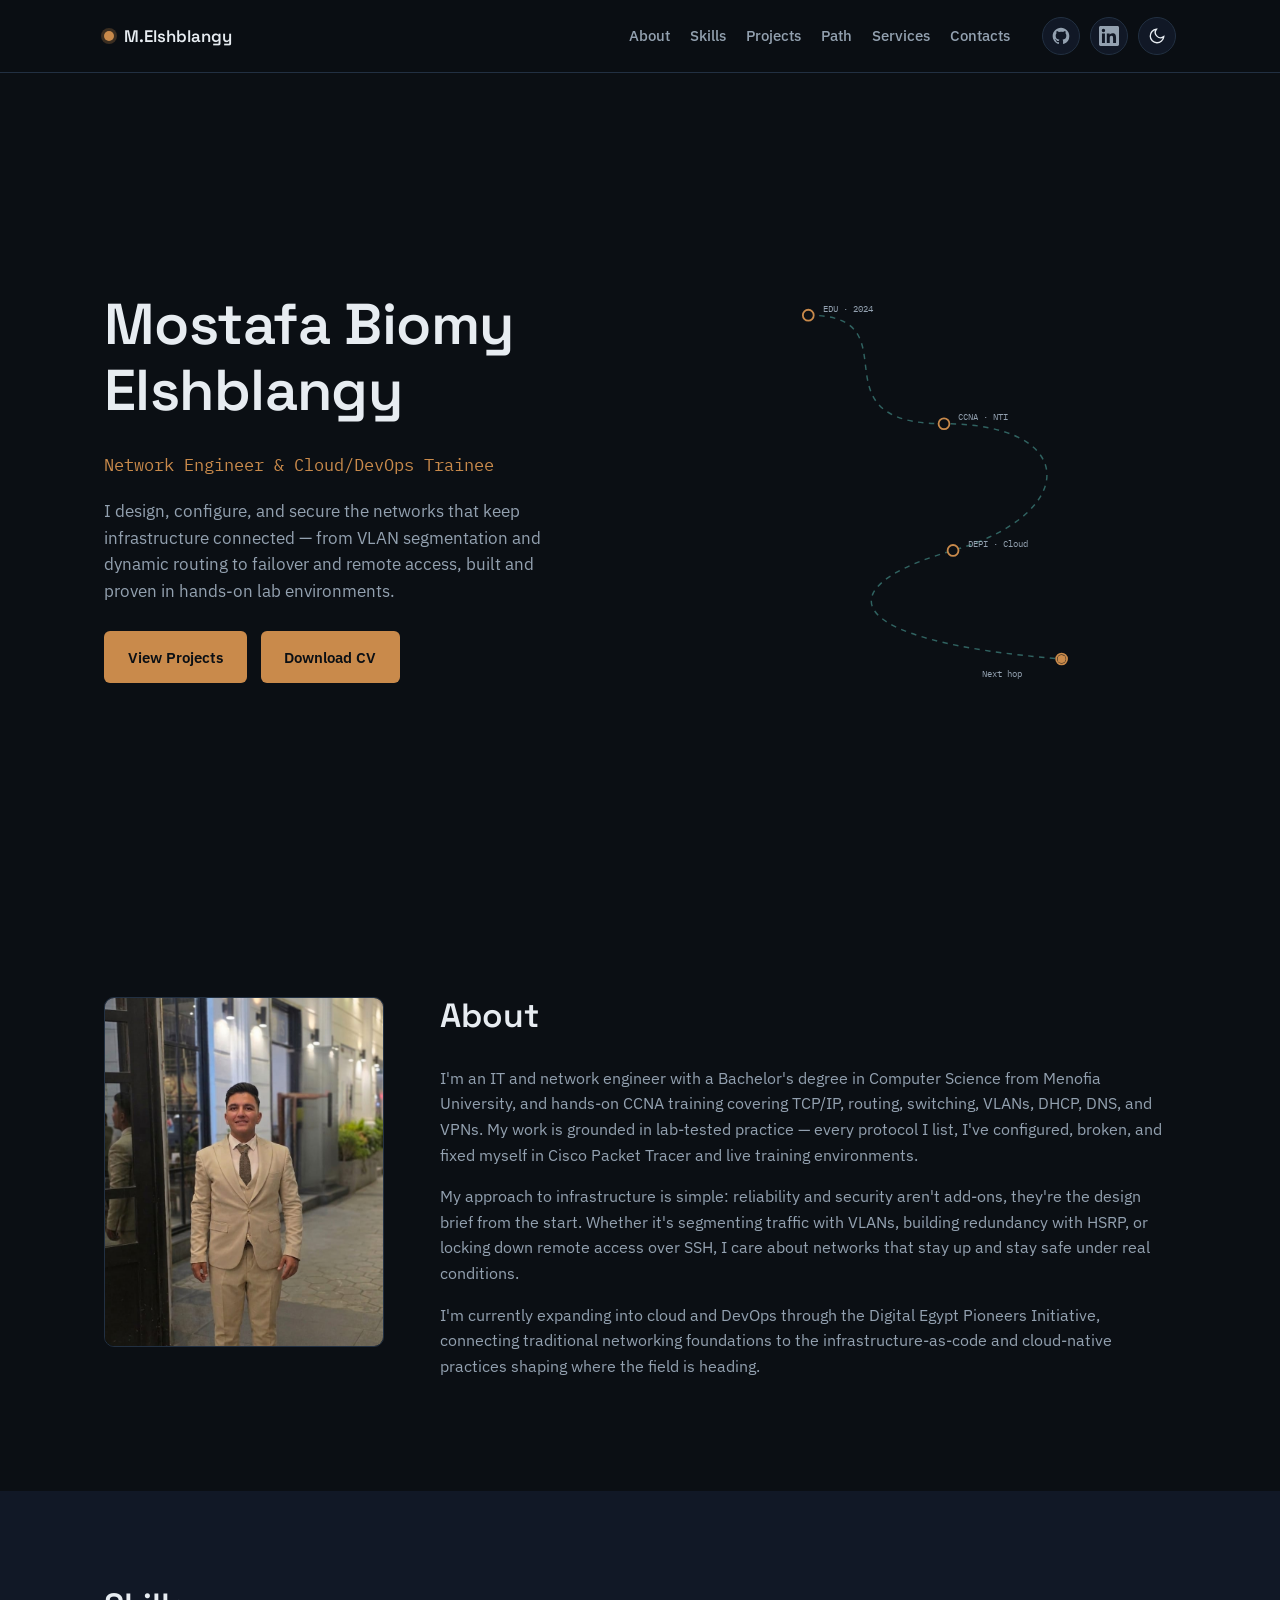
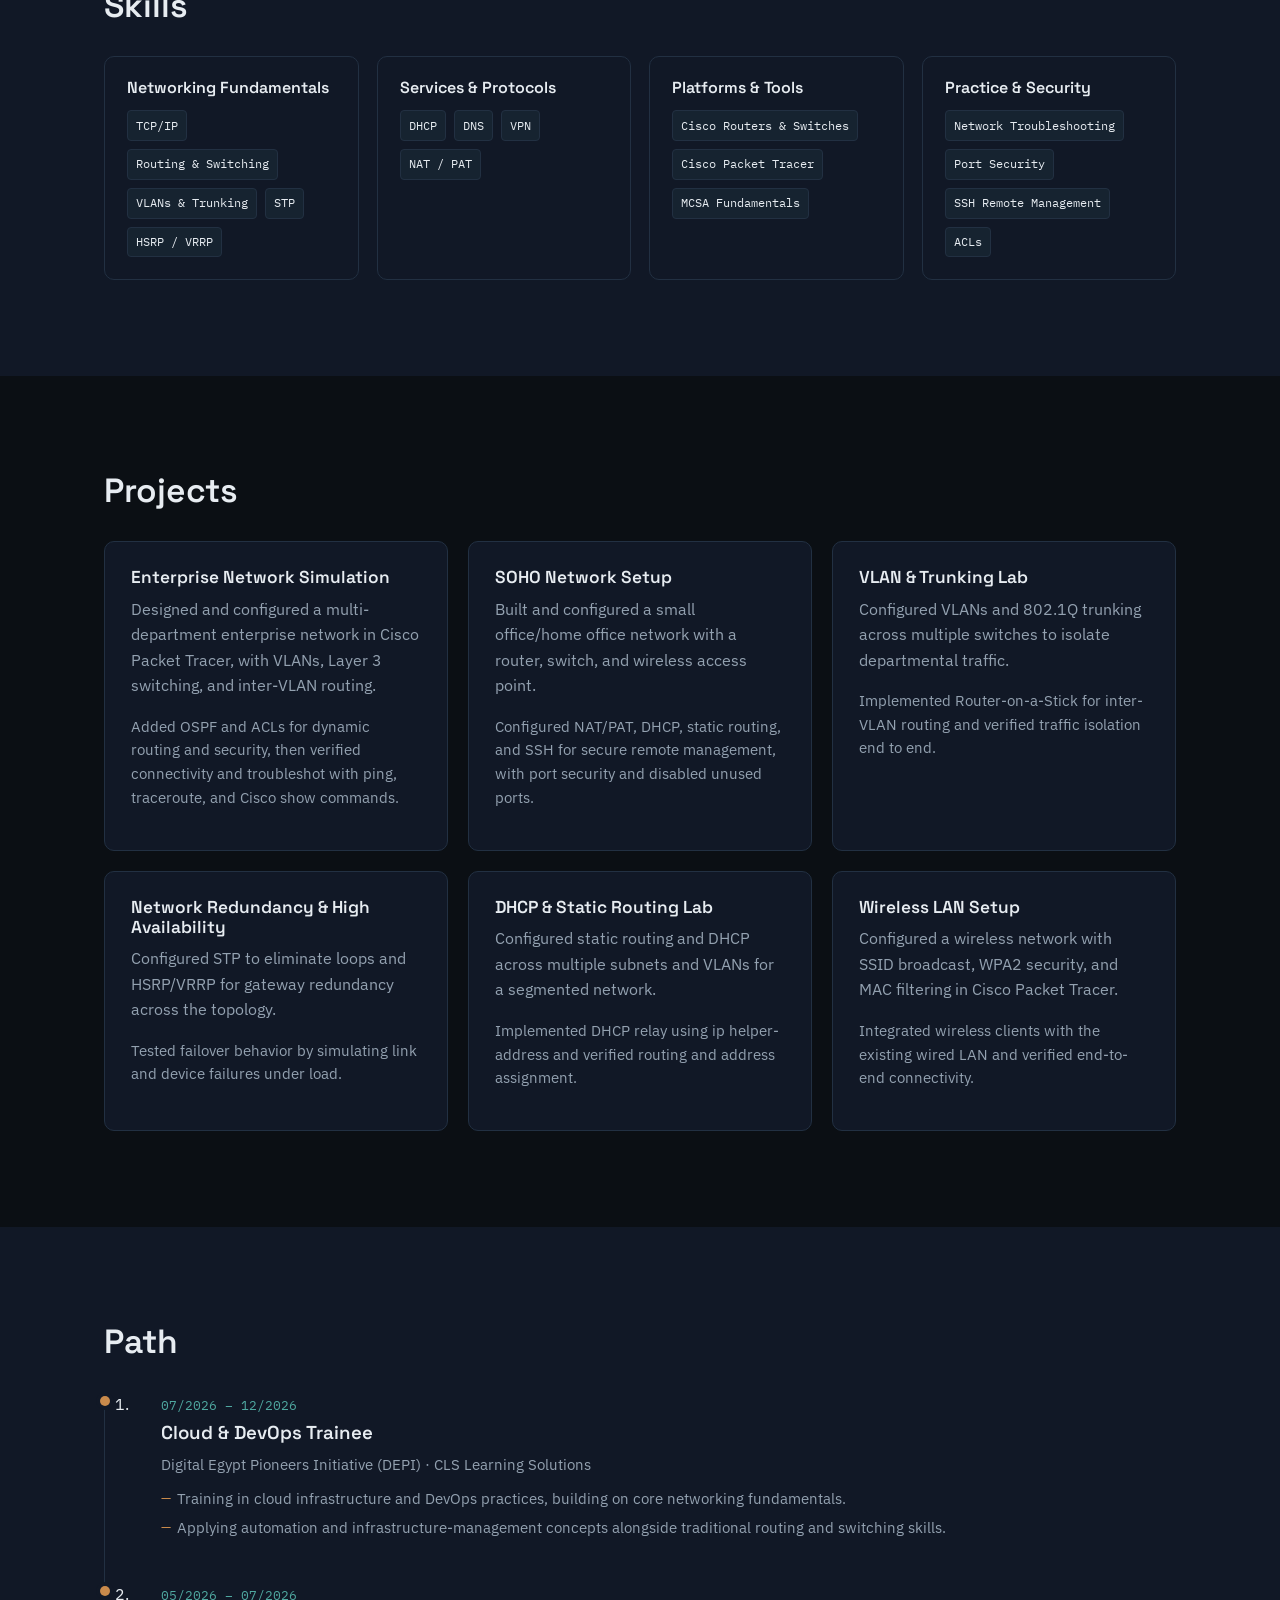
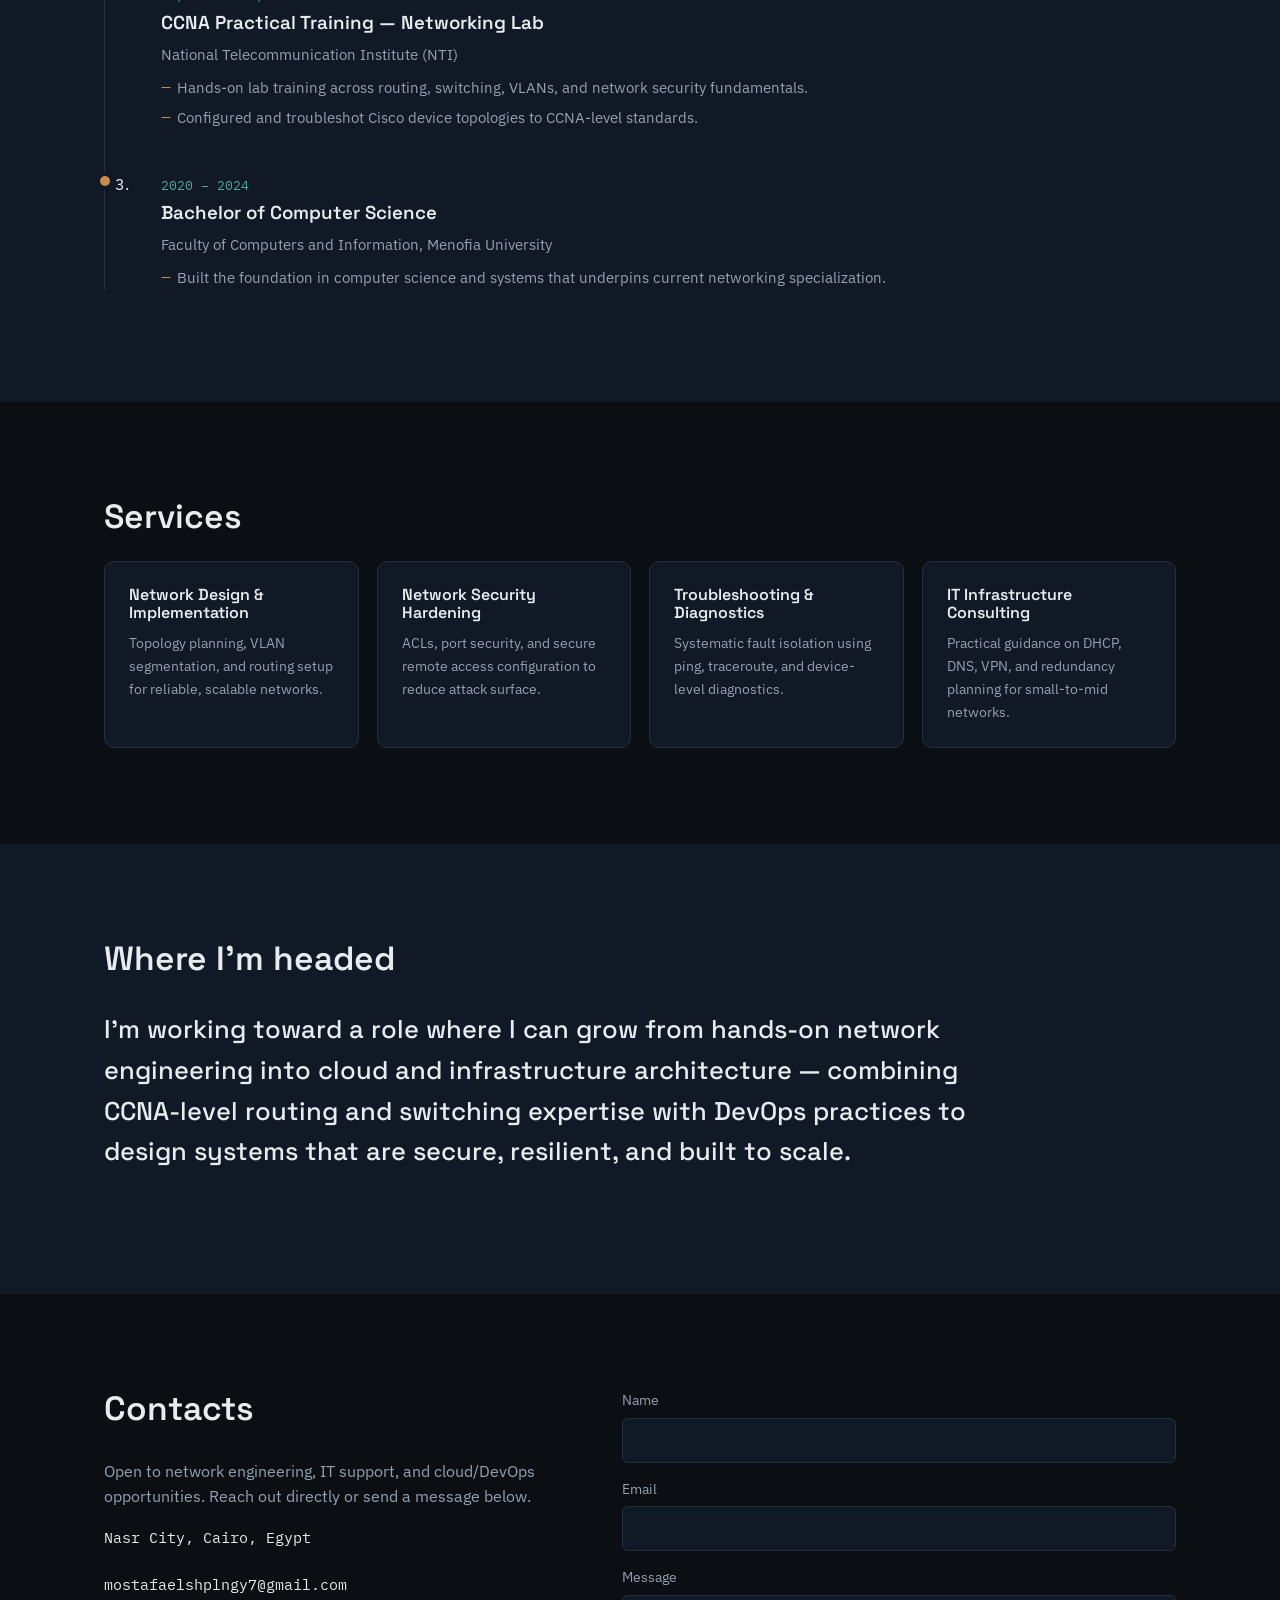
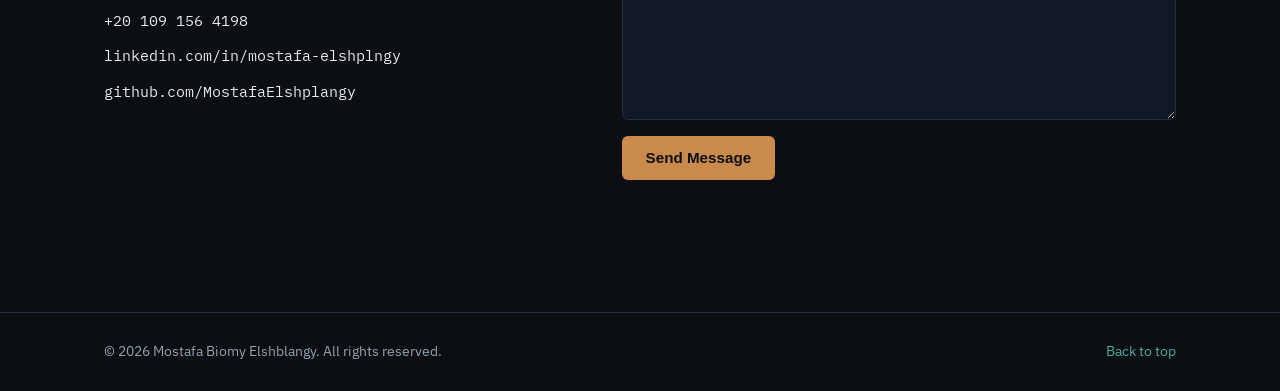
==== commit 28a914db: "refactor: remove contact button from services section in index.html" ====
--- a/index.html
+++ b/index.html
@@ -285,7 +285,6 @@
       <div class="section-inner">
         <div class="section-header-row reveal">
           <h2>Services</h2>
-          <a href="#contact" class="btn btn-primary">Contact Me</a>
         </div>
         <div class="services-grid">
           <div class="service-card reveal">
--- a/style.css
+++ b/style.css
@@ -47,7 +47,7 @@
 
 .hero,
 .section {
-  scroll-margin-top: 72px;
+  scroll-margin-top: 32px;
 }
 
 @media (prefers-reduced-motion: reduce) {
@@ -318,7 +318,6 @@
   font-size: .92rem;
   color: var(--text);
   margin: 0 0 1.2em;
-  margin-bottom: -14px;
 }
 
 .hero h1 {
@@ -441,10 +440,7 @@
 }
 
 .hero-scroll-cue {
-  position: absolute;
-  bottom: 22px;
-  left: 50%;
-  transform: translateX(-50%);
+  display: none;
 }
 
 .hero-scroll-cue span {
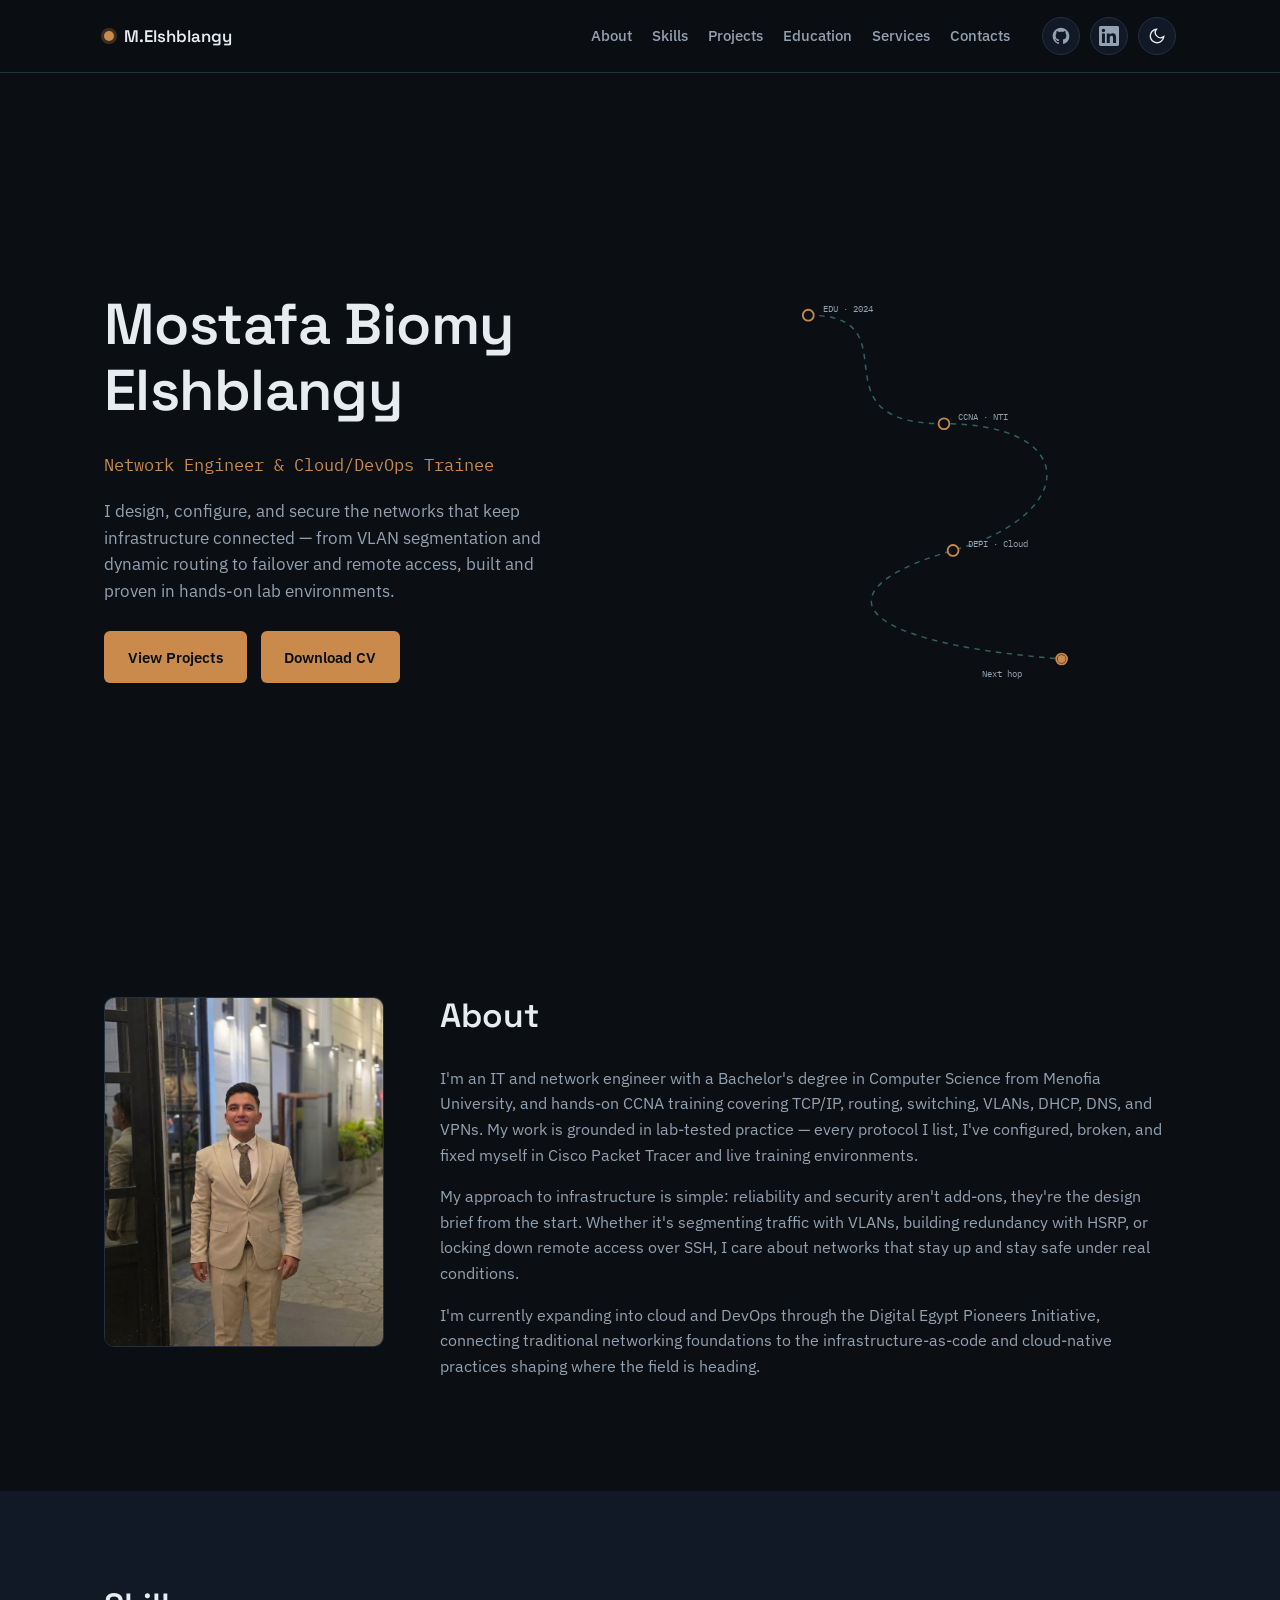
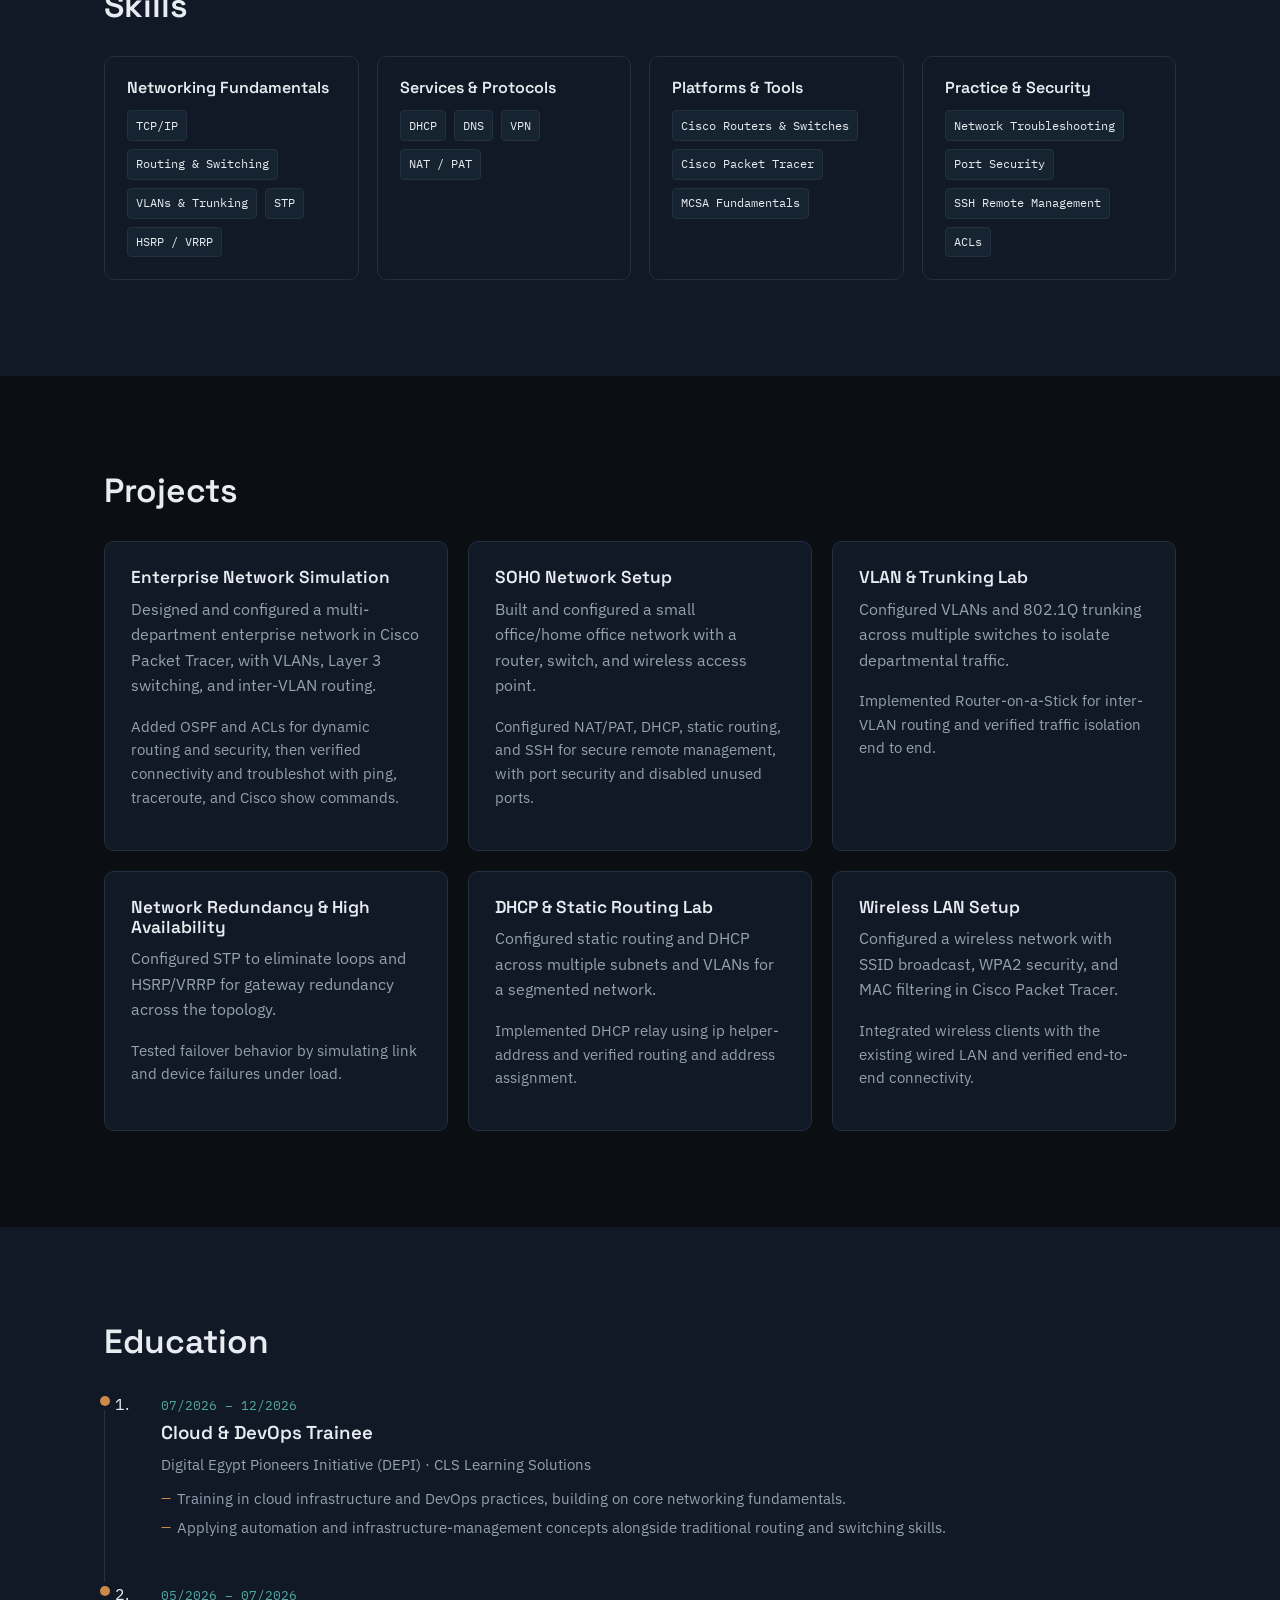
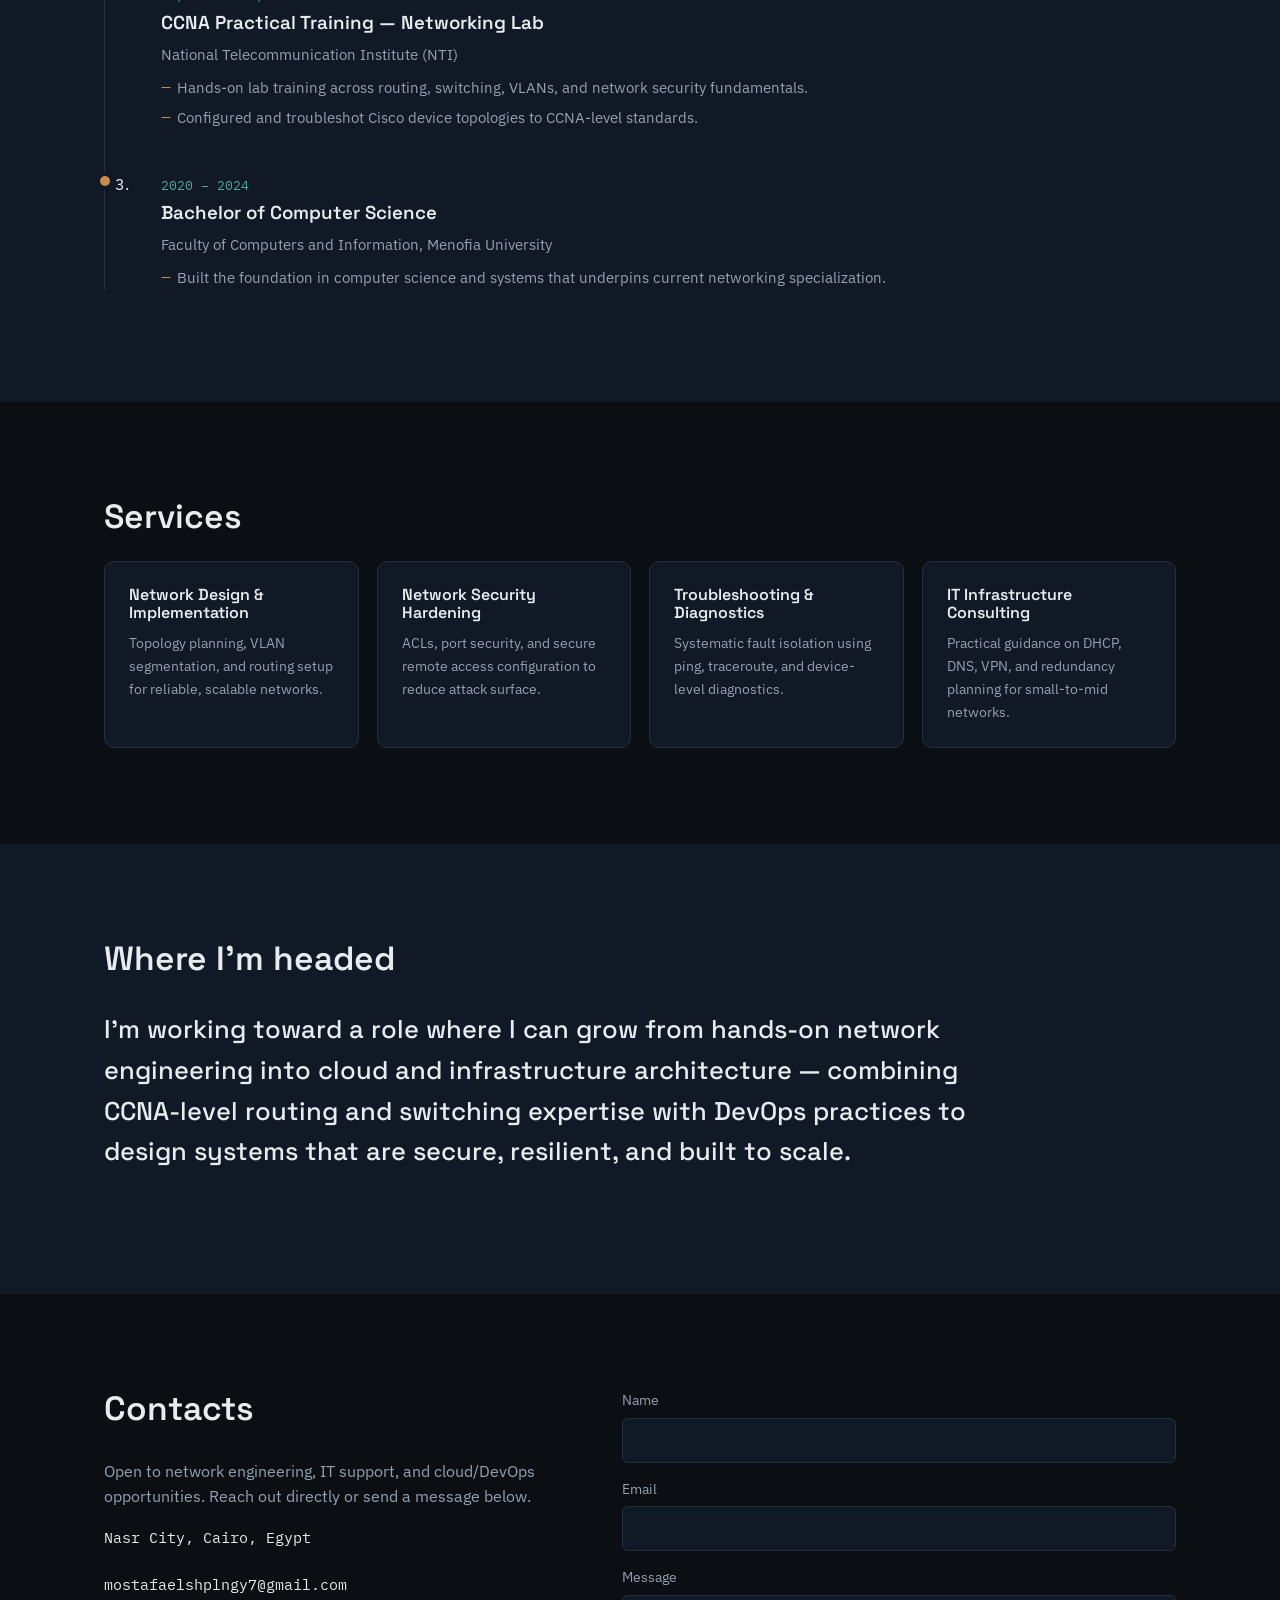
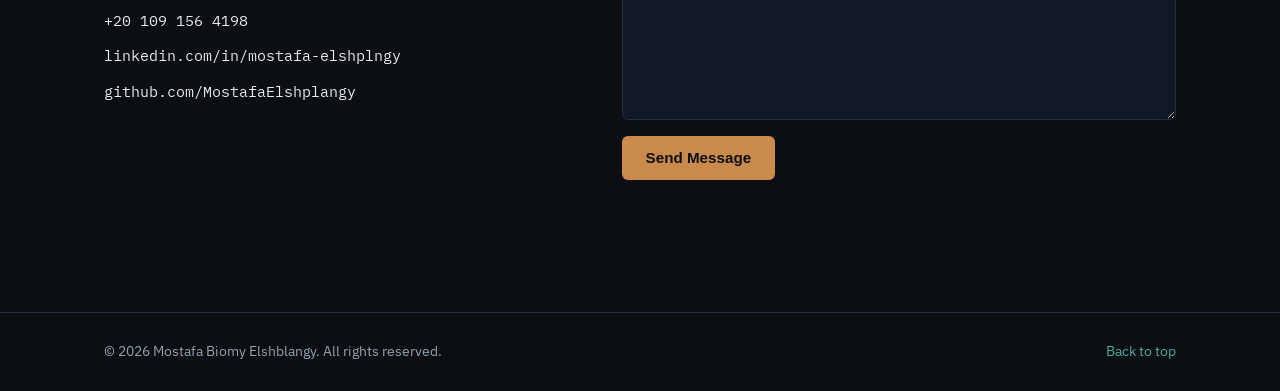
==== commit 0b18a817: "refactor: rename Path section to Education in navigation and headers" ====
--- a/index.html
+++ b/index.html
@@ -35,7 +35,7 @@
           <li><a href="#about">About</a></li>
           <li><a href="#skills">Skills</a></li>
           <li><a href="#projects">Projects</a></li>
-          <li><a href="#experience">Path</a></li>
+          <li><a href="#experience">Education</a></li>
           <li><a href="#services">Services</a></li>
           <li><a href="#contact">Contacts</a></li>
         </ul>
@@ -239,7 +239,7 @@
     <!-- EXPERIENCE / PATH -->
     <section class="section section-alt" id="experience">
       <div class="section-inner">
-        <h2 class="reveal">Path</h2>
+        <h2 class="reveal">Education</h2>
         <ol class="timeline">
           <li class="timeline-item reveal">
             <div class="timeline-date">07/2026 – 12/2026</div>
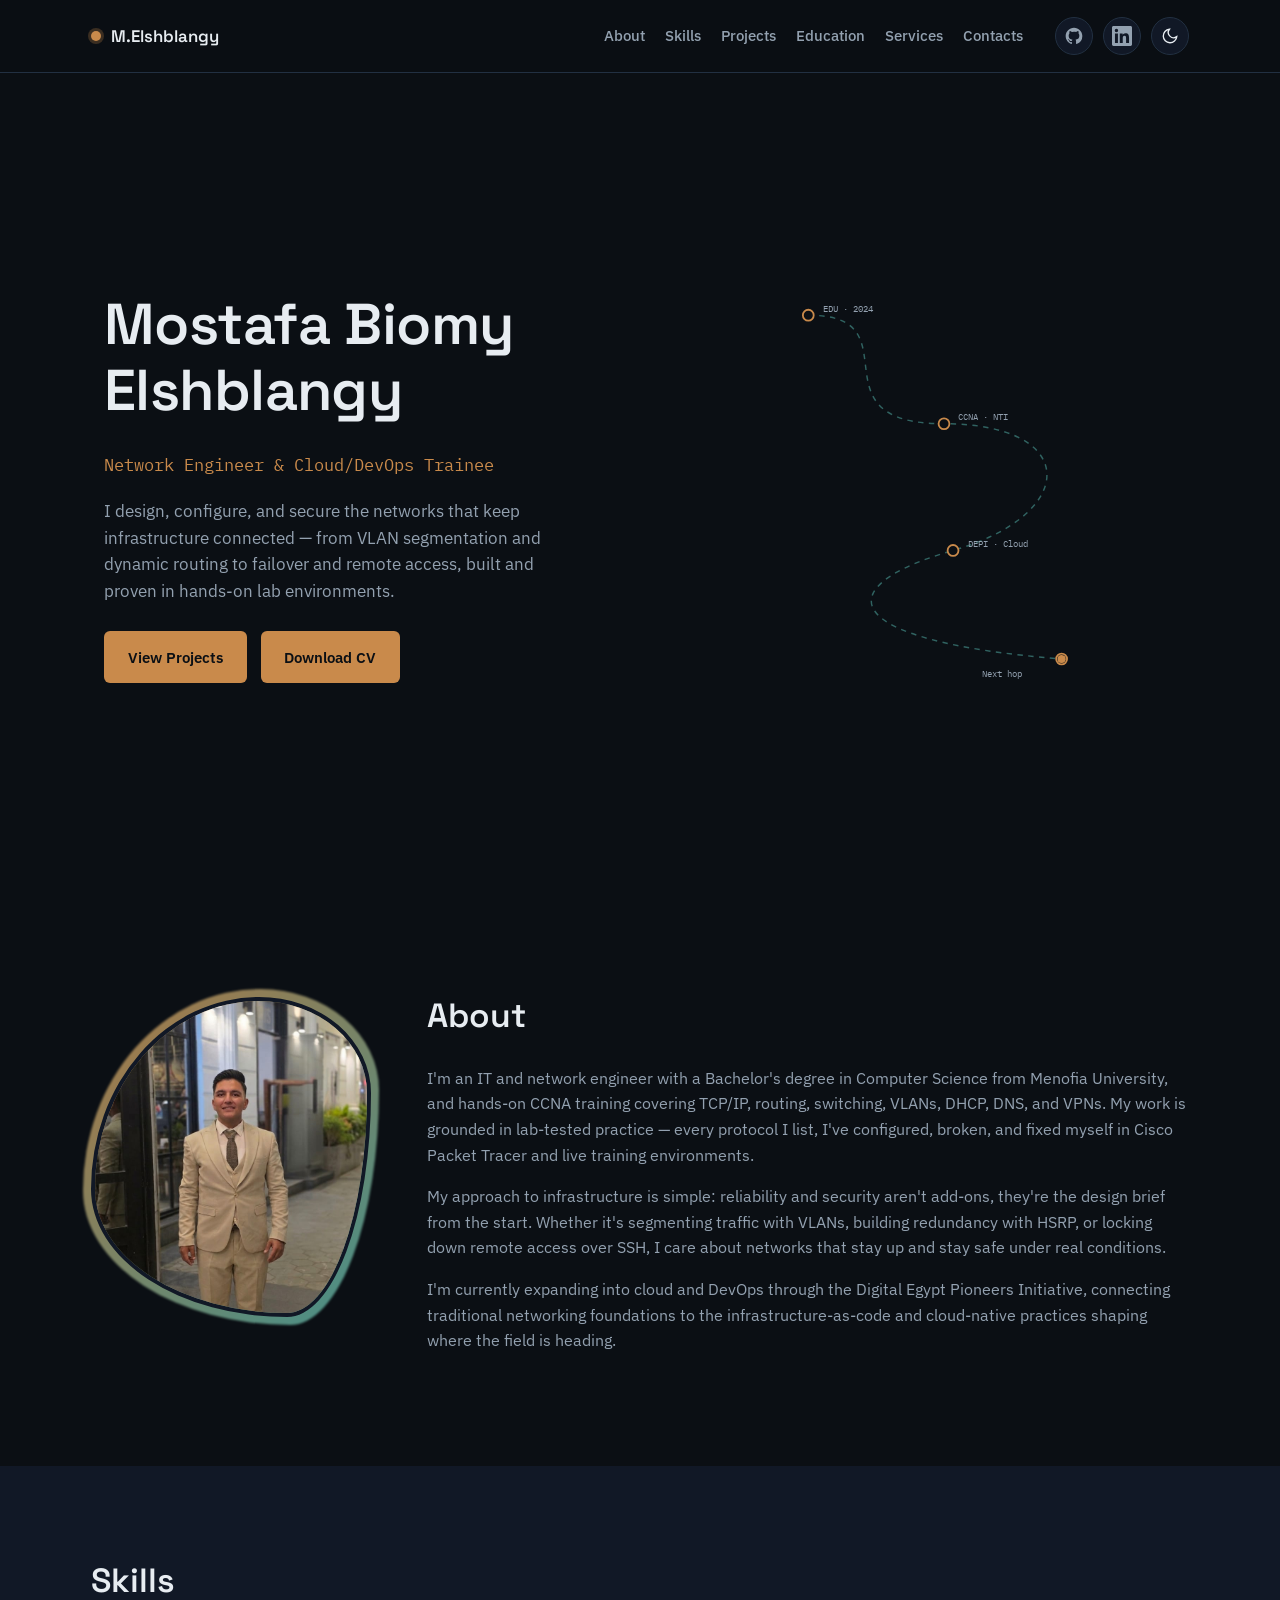
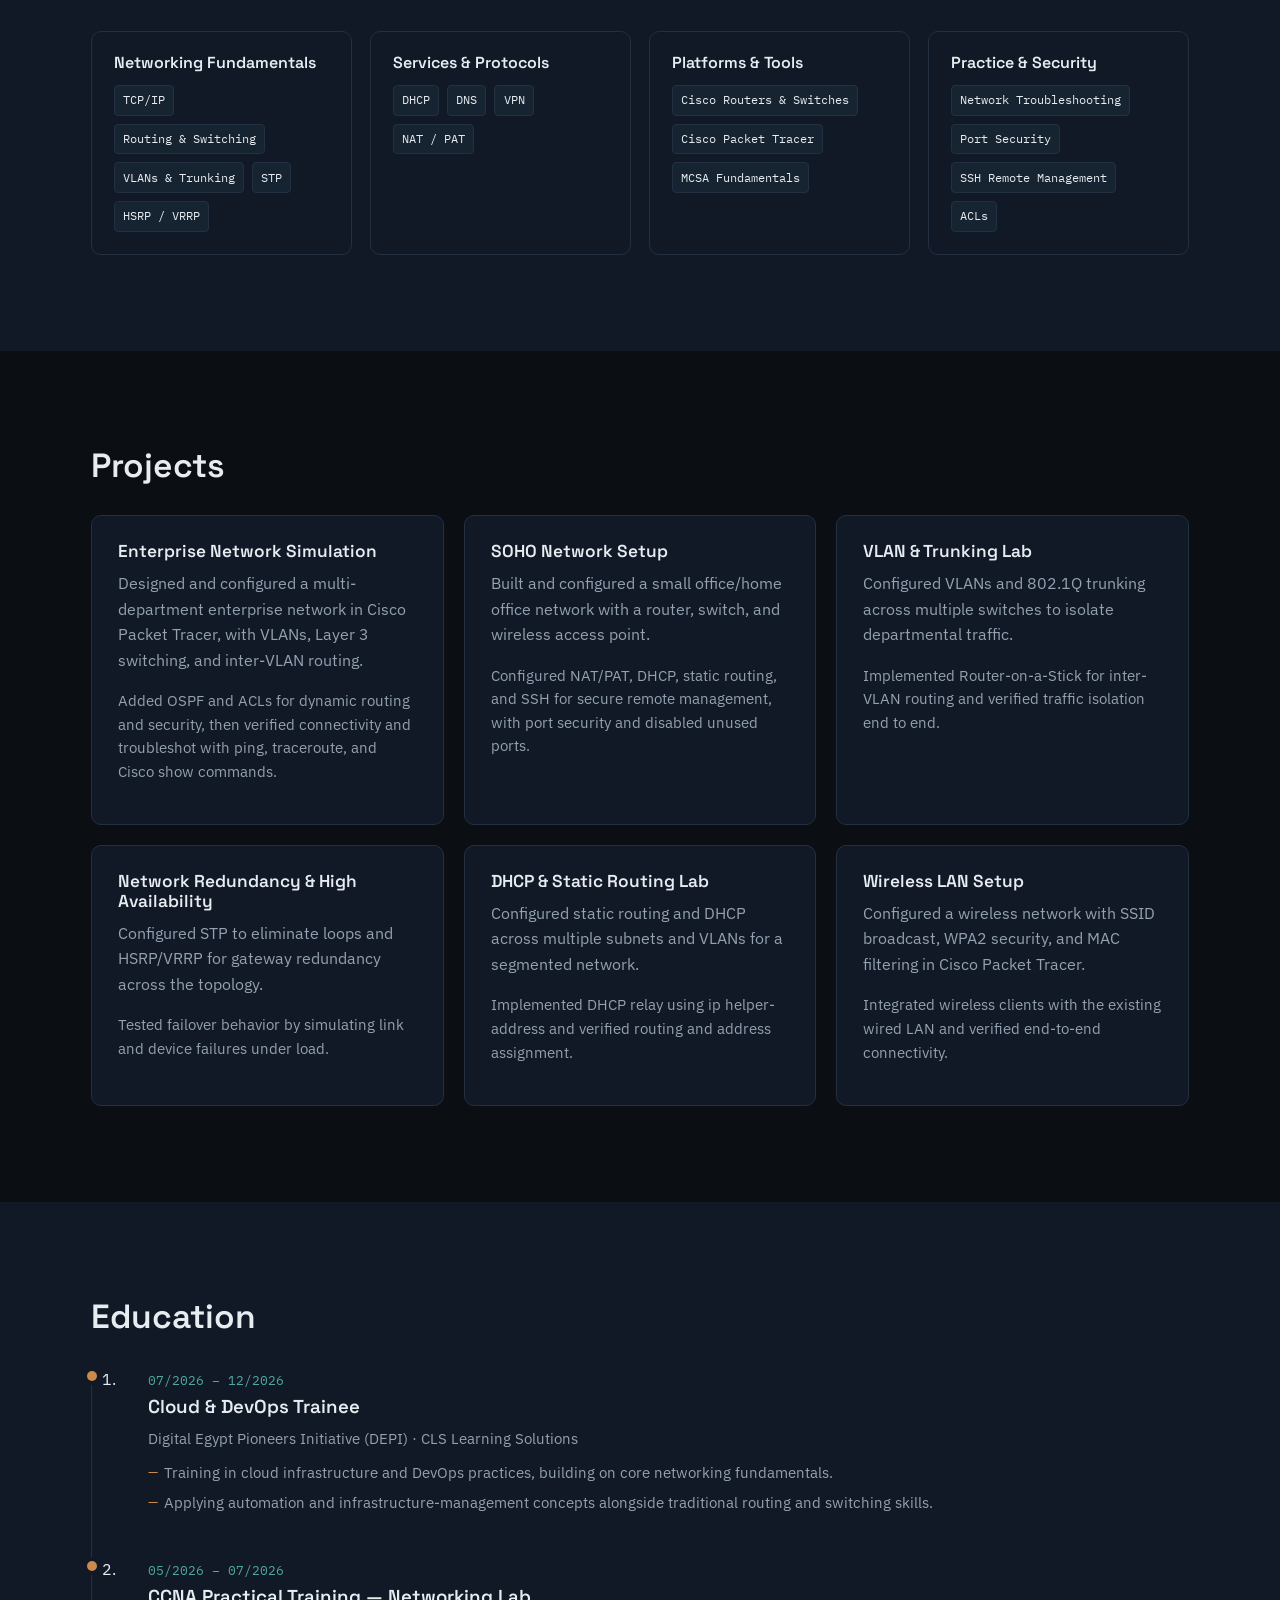
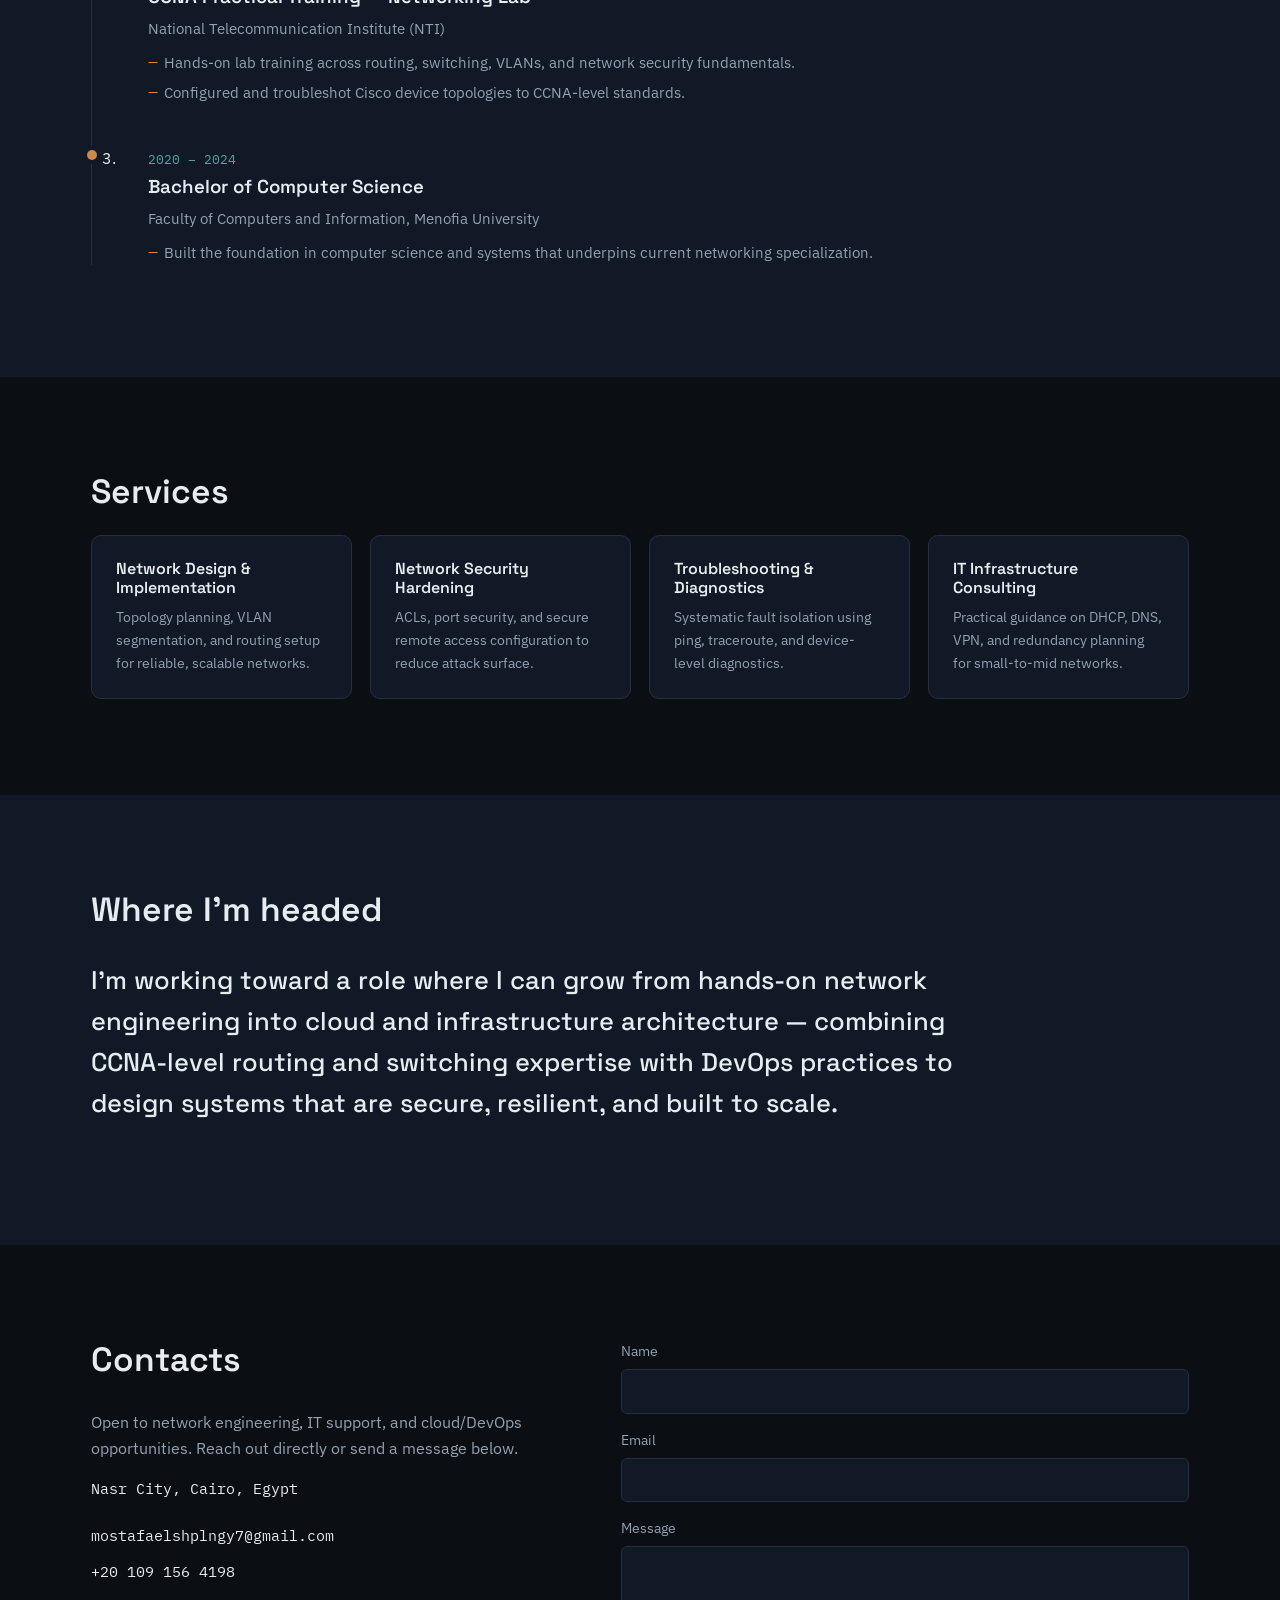
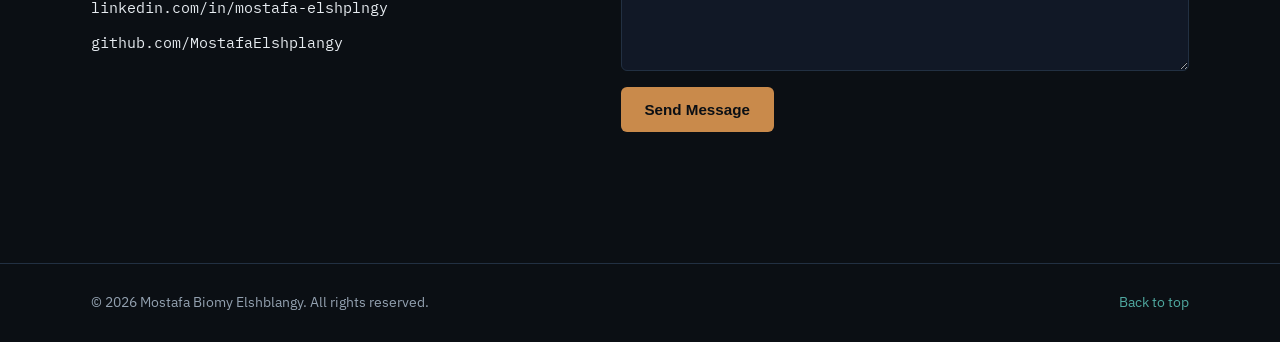
==== commit 350dd824: "feat: replace static photo frame with animated organic blob styling" ====
--- a/index.html
+++ b/index.html
@@ -111,7 +111,8 @@
     <section class="section" id="about">
       <div class="section-inner about-grid">
         <div class="about-photo reveal">
-          <div class="photo-frame">
+          <div class="blob-frame">
+            <div class="blob-bg"></div>
             <img src="MyPhoto.jpg" alt="Mostafa Elshblangy" loading="lazy">
           </div>
         </div>
--- a/style.css
+++ b/style.css
@@ -136,7 +136,7 @@
 .footer-inner {
   max-width: var(--container);
   margin: 0 auto;
-  padding-inline: 24px;
+  padding-inline: 11px;
 }
 
 /* ============================================================
@@ -318,6 +318,7 @@
   font-size: .92rem;
   color: var(--text);
   margin: 0 0 1.2em;
+  margin-bottom: 14px;
 }
 
 .hero h1 {
@@ -517,11 +518,60 @@
   align-items: start;
 }
 
-.photo-frame {
-  border: 1px solid var(--border);
-  border-radius: var(--radius-m);
-  overflow: hidden;
-  aspect-ratio: 4/5;
+/* ============================================================
+   ANIMATED BLOB PHOTO FRAME
+   ============================================================ */
+.blob-frame {
+  position: relative;
+  width: 280px;
+  height: 320px;
+  margin: 0 auto;
+  display: flex;
+  align-items: center;
+  justify-content: center;
+}
+
+/* Morphing animated liquid border background */
+.blob-bg {
+  position: absolute;
+  inset: -8px;
+  background: linear-gradient(135deg, var(--accent) 0%, var(--accent-2) 100%);
+  border-radius: 60% 40% 30% 70% / 60% 30% 70% 40%;
+  animation: morphBlob 8s ease-in-out infinite alternate;
+  opacity: 0.85;
+  filter: blur(1px);
+}
+
+/* Photo container shaped like an organic blob */
+.blob-frame img {
+  position: relative;
+  width: 100%;
+  height: 100%;
+  object-fit: cover;
+  border-radius: 60% 40% 30% 70% / 60% 30% 70% 40%;
+  border: 4px solid var(--bg-panel);
+  animation: morphBlob 8s ease-in-out infinite alternate-reverse;
+  transition: transform 0.4s ease;
+  z-index: 2;
+}
+
+.blob-frame:hover img {
+  transform: scale(1.03);
+}
+
+/* Continuous shape-shifting animation */
+@keyframes morphBlob {
+  0% {
+    border-radius: 60% 40% 30% 70% / 60% 30% 70% 40%;
+  }
+
+  50% {
+    border-radius: 30% 60% 70% 40% / 50% 60% 30% 60%;
+  }
+
+  100% {
+    border-radius: 50% 50% 30% 70% / 60% 40% 60% 40%;
+  }
 }
 
 .photo-frame img {
@@ -921,11 +971,6 @@
     gap: 32px;
   }
 
-  .photo-frame {
-    max-width: 240px;
-    margin: 0 auto;
-  }
-
   .contact-grid {
     grid-template-columns: 1fr;
     gap: 36px;
